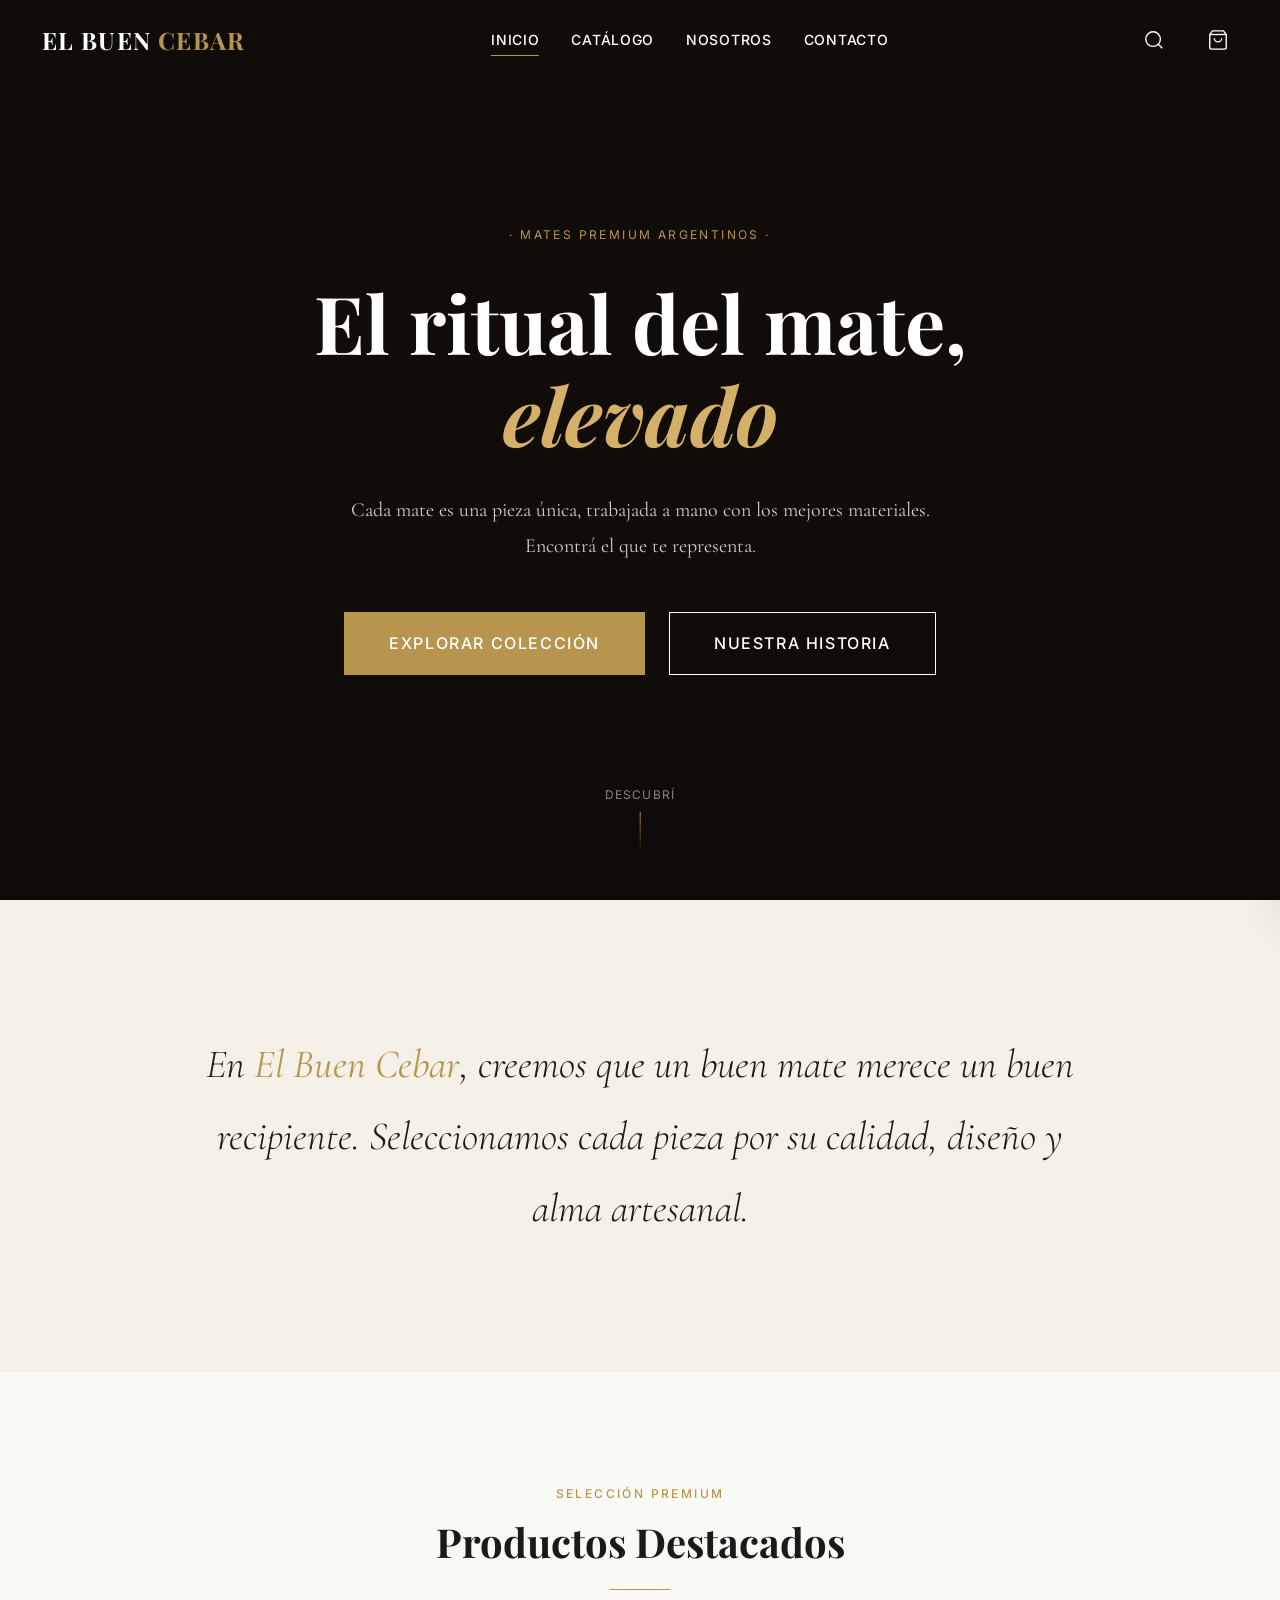
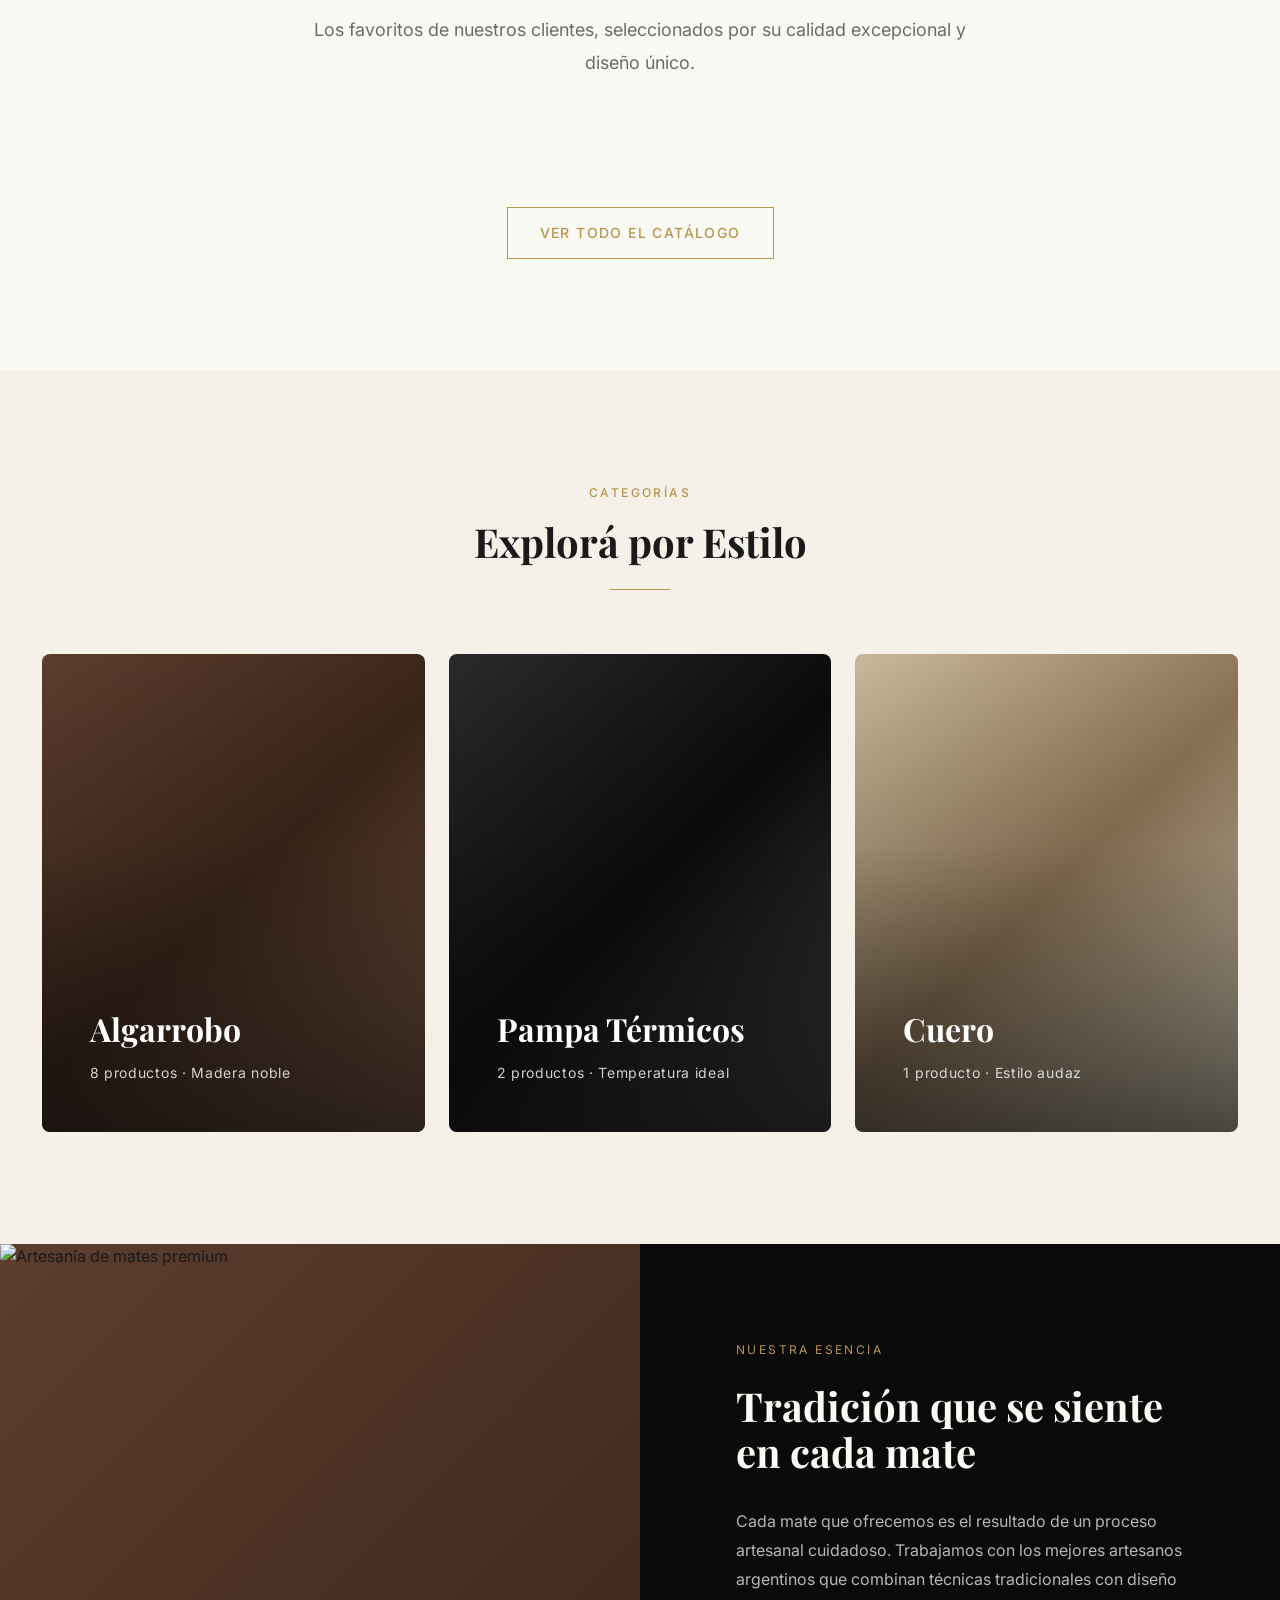
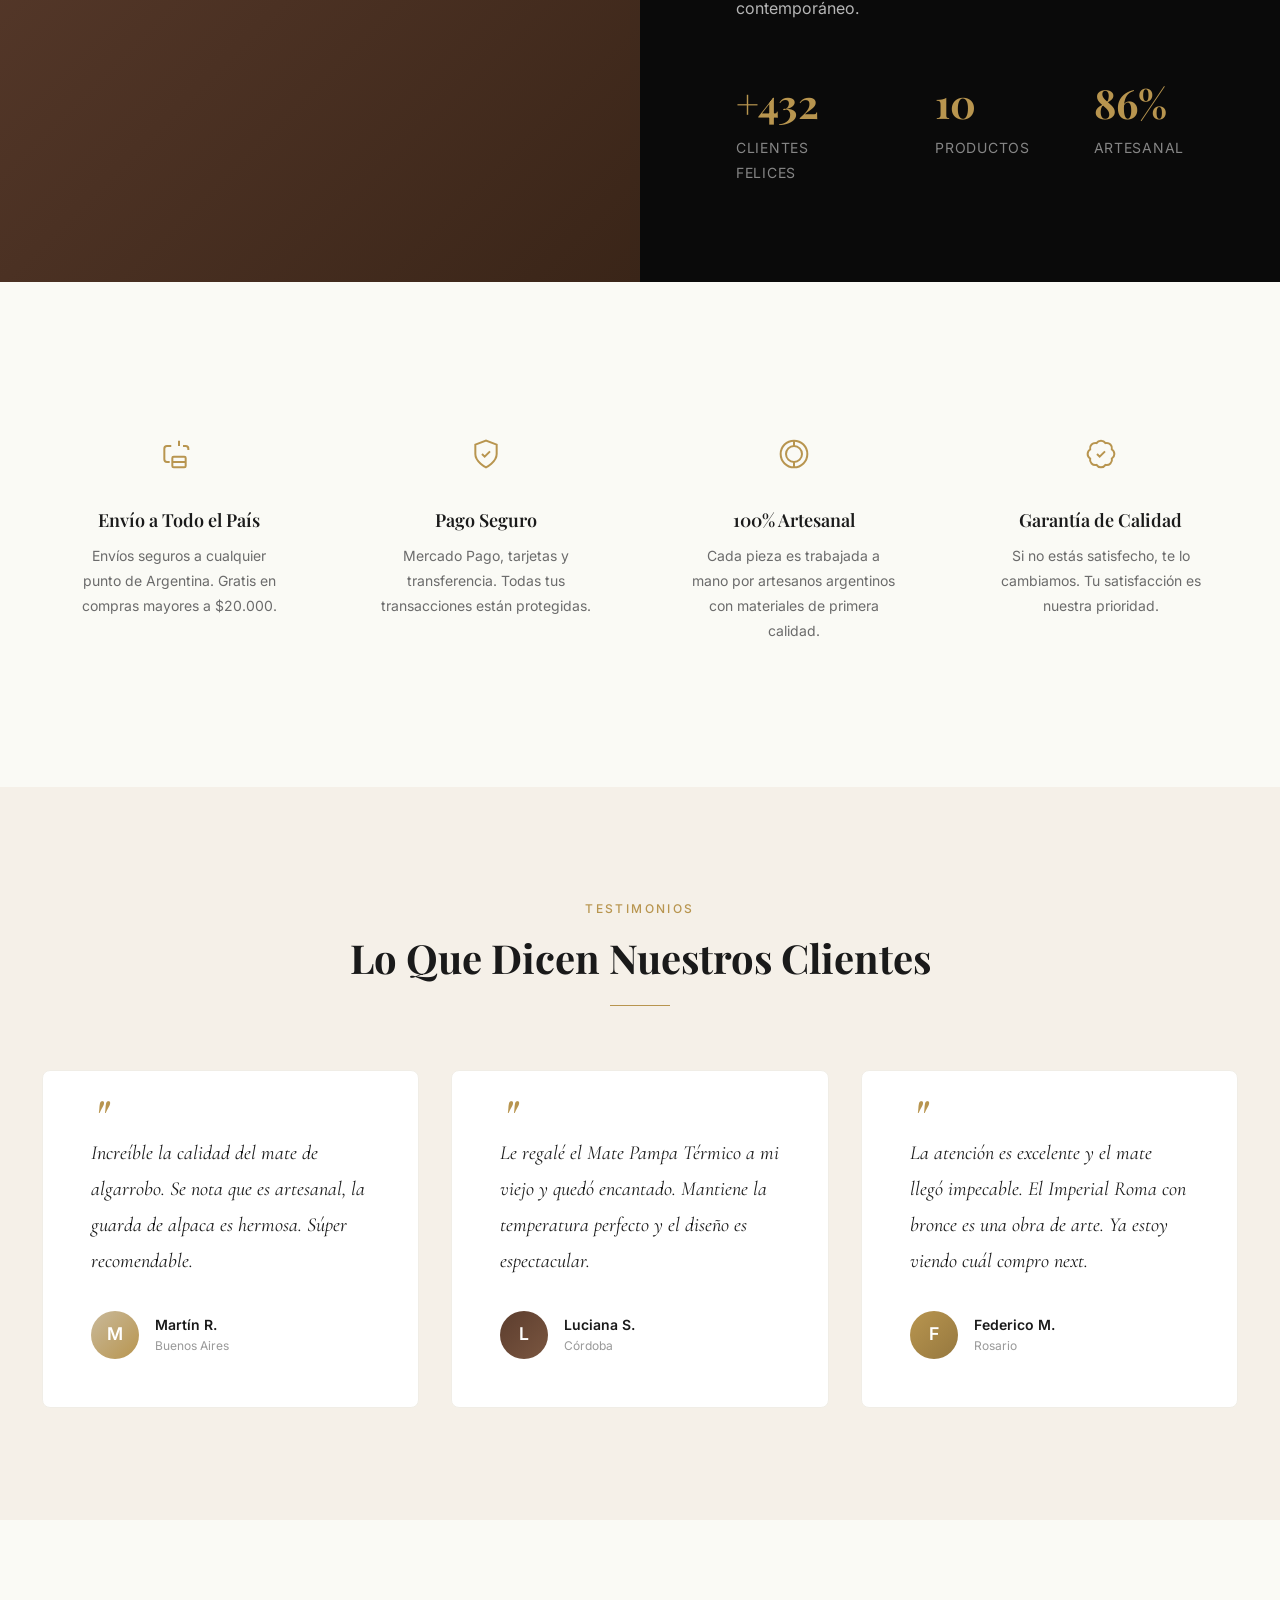
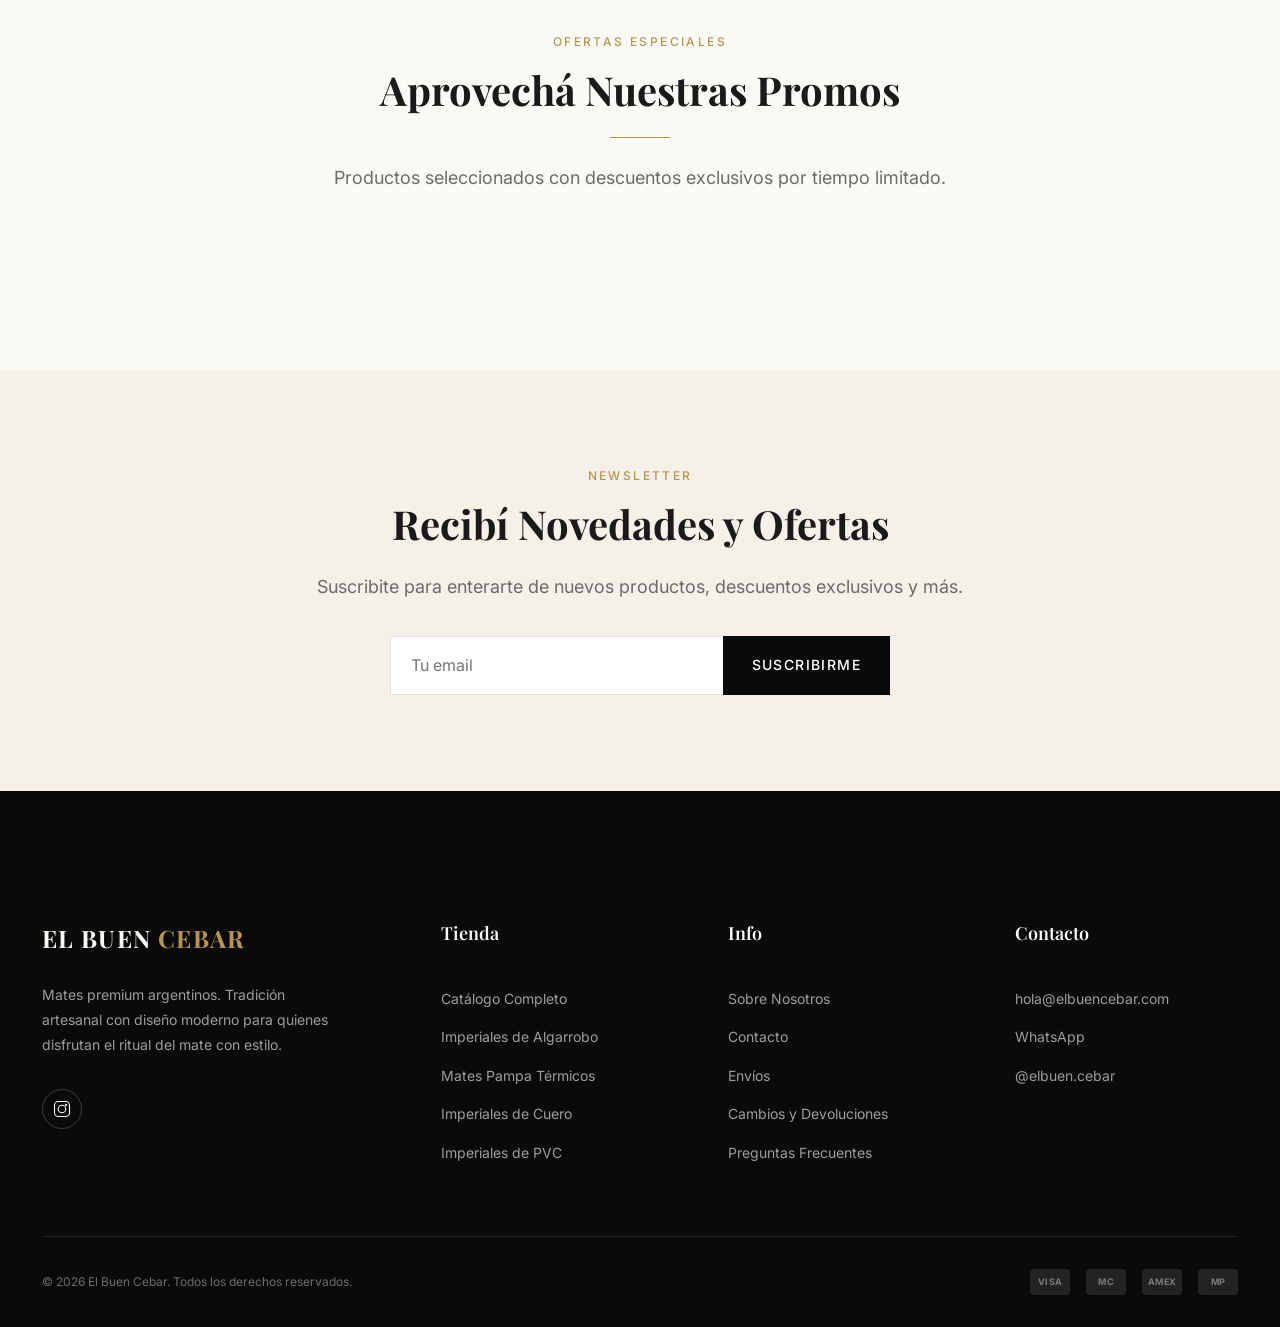
==== index.html @ 50b3458a "Primer commit" ====
﻿<!DOCTYPE html>
<html lang="es-AR">
<head>
  <meta charset="UTF-8">
  <meta name="viewport" content="width=device-width, initial-scale=1.0">
  <title>El Buen Cebar | Mates Premium Argentinos – Tienda Online</title>
  <meta name="description" content="Mates premium artesanales argentinos. Imperiales de algarrobo, PVC, cuero y más. Envío a todo el país. La mejor selección de mates para quienes disfrutan el ritual.">
  <meta name="keywords" content="mate, mates premium, mate artesanal, mate argentino, mate de algarrobo, bombilla, elbuencebar">
  <meta name="author" content="El Buen Cebar">
  <meta property="og:title" content="El Buen Cebar | Mates Premium Argentinos">
  <meta property="og:description" content="Mates premium artesanales argentinos. La mejor selección para quienes disfrutan el ritual del mate con estilo.">
  <meta property="og:type" content="website">
  <meta property="og:url" content="https://elbuencebar.com">
  <link rel="canonical" href="https://elbuencebar.com">

  <!-- Google Fonts -->
  <link rel="preconnect" href="https://fonts.googleapis.com">
  <link rel="preconnect" href="https://fonts.gstatic.com" crossorigin>
  <link href="https://fonts.googleapis.com/css2?family=Cormorant+Garamond:ital,wght@0,300;0,400;0,500;1,300;1,400&family=Inter:wght@300;400;500;600;700&family=Playfair+Display:ital,wght@0,400;0,500;0,600;0,700;1,400;1,500&display=swap" rel="stylesheet">

  <!-- CSS -->
  <link rel="stylesheet" href="css/variables.css">
  <link rel="stylesheet" href="css/reset.css">
  <link rel="stylesheet" href="css/layout.css">
  <link rel="stylesheet" href="css/components.css">
  <link rel="stylesheet" href="css/animations.css">
  <link rel="stylesheet" href="css/pages/home.css">
</head>
<body>

  <!-- ═══════════════════════════════════════════
       NAVIGATION
       ═══════════════════════════════════════════ -->
  <nav class="nav nav--transparent" data-transparent="true">
    <div class="nav__inner">
      <a href="index.html" class="nav__logo">El Buen <span>Cebar</span></a>
      <ul class="nav__links">
        <li><a href="index.html" class="nav__link active">Inicio</a></li>
        <li><a href="catalogo.html" class="nav__link">Catálogo</a></li>
        <li><a href="nosotros.html" class="nav__link">Nosotros</a></li>
        <li><a href="contacto.html" class="nav__link">Contacto</a></li>
      </ul>
      <div class="nav__actions">
        <button class="nav__action-btn" data-search-toggle aria-label="Buscar">
          <svg viewBox="0 0 24 24"><circle cx="11" cy="11" r="8"/><path d="m21 21-4.3-4.3"/></svg>
        </button>
        <button class="nav__action-btn" data-cart-toggle aria-label="Carrito">
          <svg viewBox="0 0 24 24"><path d="M6 2 3 6v14a2 2 0 0 0 2 2h14a2 2 0 0 0 2-2V6l-3-4Z"/><path d="M3 6h18"/><path d="M16 10a4 4 0 0 1-8 0"/></svg>
          <span class="nav__cart-count" style="display:none">0</span>
        </button>
      </div>
      <button class="nav__hamburger" aria-label="Menú">
        <span></span><span></span><span></span>
      </button>
    </div>
  </nav>

  <!-- Mobile Menu -->
  <div class="nav__mobile-menu">
    <a href="index.html" class="nav__link active">Inicio</a>
    <a href="catalogo.html" class="nav__link">Catálogo</a>
    <a href="nosotros.html" class="nav__link">Nosotros</a>
    <a href="contacto.html" class="nav__link">Contacto</a>
  </div>


  <!-- ═══════════════════════════════════════════
       HERO SECTION
       ═══════════════════════════════════════════ -->
  <section class="hero" id="hero">
    <div class="hero__bg" style="background-image: url('assets/images/hero/hero-bg.png'); background-color: #1a1008;"></div>
    <div class="hero__overlay"></div>
    <div class="hero__content">
      <p class="hero__label">· Mates Premium Argentinos ·</p>
      <h1 class="hero__title">El ritual del mate,<br><em>elevado</em></h1>
      <p class="hero__subtitle">Cada mate es una pieza única, trabajada a mano con los mejores materiales.<br>Encontrá el que te representa.</p>
      <div class="hero__actions">
        <a href="catalogo.html" class="btn btn--primary btn--lg btn--shine">Explorar Colección</a>
        <a href="nosotros.html" class="btn btn--outline-light btn--lg">Nuestra Historia</a>
      </div>
    </div>
    <div class="hero__scroll-indicator">
      <span>Descubrí</span>
      <div class="hero__scroll-line"></div>
    </div>
  </section>


  <!-- ═══════════════════════════════════════════
       BRAND STATEMENT
       ═══════════════════════════════════════════ -->
  <section class="brand-statement reveal">
    <p class="brand-statement__text">
      En <span>El Buen Cebar</span>, creemos que un buen mate merece un buen recipiente. Seleccionamos cada pieza por su calidad, diseño y alma artesanal.
    </p>
  </section>


  <!-- ═══════════════════════════════════════════
       FEATURED PRODUCTS
       ═══════════════════════════════════════════ -->
  <section class="section" id="productos-destacados">
    <div class="container">
      <div class="section-header reveal">
        <span class="section-header__label">Selección Premium</span>
        <h2 class="section-header__title">Productos Destacados</h2>
        <div class="gold-line"></div>
        <p class="section-header__subtitle">Los favoritos de nuestros clientes, seleccionados por su calidad excepcional y diseño único.</p>
      </div>
      <div class="grid grid--4 reveal-stagger" id="featured-products-grid">
        <!-- Populated by JS -->
      </div>
      <div class="text-center mt-3xl reveal">
        <a href="catalogo.html" class="btn btn--outline-gold">Ver Todo el Catálogo</a>
      </div>
    </div>
  </section>


  <!-- ═══════════════════════════════════════════
       CATEGORIES
       ═══════════════════════════════════════════ -->
  <section class="section section--cream categories-section" id="categorias">
    <div class="container">
      <div class="section-header reveal">
        <span class="section-header__label">Categorías</span>
        <h2 class="section-header__title">Explorá por Estilo</h2>
        <div class="gold-line"></div>
      </div>
      <div class="grid grid--3 reveal-stagger">
        <a href="catalogo.html?cat=algarrobo" class="category-card" id="cat-algarrobo">
          <div class="category-card__image" style="background: linear-gradient(135deg, #5C3D2E 0%, #3a2518 50%, #7A5640 100%);"></div>
          <div class="category-card__overlay"></div>
          <div class="category-card__content">
            <h3 class="category-card__title">Algarrobo</h3>
            <p class="category-card__count">8 productos · Madera noble</p>
          </div>
        </a>
        <a href="catalogo.html?cat=pampa" class="category-card" id="cat-pampa">
          <div class="category-card__image" style="background: linear-gradient(135deg, #2a2a2a 0%, #0a0a0a 50%, #404040 100%);"></div>
          <div class="category-card__overlay"></div>
          <div class="category-card__content">
            <h3 class="category-card__title">Pampa Térmicos</h3>
            <p class="category-card__count">2 productos · Temperatura ideal</p>
          </div>
        </a>
        <a href="catalogo.html?cat=cuero" class="category-card" id="cat-cuero">
          <div class="category-card__image" style="background: linear-gradient(135deg, #C9B99A 0%, #8B7355 50%, #DDD3BC 100%);"></div>
          <div class="category-card__overlay"></div>
          <div class="category-card__content">
            <h3 class="category-card__title">Cuero</h3>
            <p class="category-card__count">1 producto · Estilo audaz</p>
          </div>
        </a>
      </div>
    </div>
  </section>


  <!-- ═══════════════════════════════════════════
       CRAFTSMANSHIP
       ═══════════════════════════════════════════ -->
  <section class="craftsmanship" id="artesania">
    <div class="craftsmanship__image reveal-left">
      <img src="assets/images/about/craftsmanship.png" alt="Artesanía de mates premium" loading="lazy"
           onerror="this.parentElement.style.background='linear-gradient(135deg, #5C3D2E, #3a2518)'">
    </div>
    <div class="craftsmanship__content reveal-right">
      <span class="craftsmanship__label">Nuestra Esencia</span>
      <h2 class="craftsmanship__title">Tradición que se siente en cada mate</h2>
      <p class="craftsmanship__text">
        Cada mate que ofrecemos es el resultado de un proceso artesanal cuidadoso. Trabajamos con los mejores artesanos argentinos que combinan técnicas tradicionales con diseño contemporáneo.
      </p>
      <div class="craftsmanship__stats">
        <div>
          <span class="craftsmanship__stat-number" data-counter="500" data-prefix="+">0</span>
          <span class="craftsmanship__stat-label">Clientes felices</span>
        </div>
        <div>
          <span class="craftsmanship__stat-number" data-counter="12">0</span>
          <span class="craftsmanship__stat-label">Productos</span>
        </div>
        <div>
          <span class="craftsmanship__stat-number" data-counter="100" data-suffix="%">0</span>
          <span class="craftsmanship__stat-label">Artesanal</span>
        </div>
      </div>
    </div>
  </section>


  <!-- ═══════════════════════════════════════════
       BENEFITS
       ═══════════════════════════════════════════ -->
  <section class="section">
    <div class="container">
      <div class="grid grid--4 reveal-stagger">
        <div class="benefit">
          <div class="benefit__icon">
            <svg viewBox="0 0 24 24"><path d="M5 18H3a2 2 0 0 1-2-2V8a2 2 0 0 1 2-2h3.19M15 6h2a2 2 0 0 1 2 2v1M9 18h6"/><path d="M12 2v4"/><rect x="7" y="14" width="10" height="8" rx="1"/><path d="M7 18h10"/></svg>
          </div>
          <h3 class="benefit__title">Envío a Todo el País</h3>
          <p class="benefit__text">Envíos seguros a cualquier punto de Argentina. Gratis en compras mayores a $20.000.</p>
        </div>
        <div class="benefit">
          <div class="benefit__icon">
            <svg viewBox="0 0 24 24"><path d="M12 22s8-4 8-10V5l-8-3-8 3v7c0 6 8 10 8 10Z"/><path d="m9 12 2 2 4-4"/></svg>
          </div>
          <h3 class="benefit__title">Pago Seguro</h3>
          <p class="benefit__text">Mercado Pago, tarjetas y transferencia. Todas tus transacciones están protegidas.</p>
        </div>
        <div class="benefit">
          <div class="benefit__icon">
            <svg viewBox="0 0 24 24"><path d="M6 12a6 6 0 0 1 12 0"/><path d="M6 12a6 6 0 0 0 12 0"/><circle cx="12" cy="12" r="10"/><path d="M12 2v4M12 18v4"/></svg>
          </div>
          <h3 class="benefit__title">100% Artesanal</h3>
          <p class="benefit__text">Cada pieza es trabajada a mano por artesanos argentinos con materiales de primera calidad.</p>
        </div>
        <div class="benefit">
          <div class="benefit__icon">
            <svg viewBox="0 0 24 24"><path d="M3.85 8.62a4 4 0 0 1 4.78-4.77 4 4 0 0 1 6.74 0 4 4 0 0 1 4.78 4.77 4 4 0 0 1 0 6.76 4 4 0 0 1-4.78 4.77 4 4 0 0 1-6.74 0 4 4 0 0 1-4.78-4.77 4 4 0 0 1 0-6.76Z"/><path d="m9 12 2 2 4-4"/></svg>
          </div>
          <h3 class="benefit__title">Garantía de Calidad</h3>
          <p class="benefit__text">Si no estás satisfecho, te lo cambiamos. Tu satisfacción es nuestra prioridad.</p>
        </div>
      </div>
    </div>
  </section>


  <!-- ═══════════════════════════════════════════
       TESTIMONIALS
       ═══════════════════════════════════════════ -->
  <section class="section section--cream testimonials-section" id="testimonios">
    <div class="container">
      <div class="section-header reveal">
        <span class="section-header__label">Testimonios</span>
        <h2 class="section-header__title">Lo Que Dicen Nuestros Clientes</h2>
        <div class="gold-line"></div>
      </div>
      <div class="grid grid--3 reveal-stagger">
        <div class="testimonial-card">
          <p class="testimonial-card__quote">
            Increíble la calidad del mate de algarrobo. Se nota que es artesanal, la guarda de alpaca es hermosa. Súper recomendable.
          </p>
          <div class="testimonial-card__author">
            <div class="testimonial-card__avatar" style="background: linear-gradient(135deg, #C9B99A, #B8954F); display:flex; align-items:center; justify-content:center; color:white; font-weight:600; font-size:1.1rem;">M</div>
            <div>
              <p class="testimonial-card__name">Martín R.</p>
              <p class="testimonial-card__location">Buenos Aires</p>
            </div>
          </div>
        </div>
        <div class="testimonial-card">
          <p class="testimonial-card__quote">
            Le regalé el Mate Pampa Térmico a mi viejo y quedó encantado. Mantiene la temperatura perfecto y el diseño es espectacular.
          </p>
          <div class="testimonial-card__author">
            <div class="testimonial-card__avatar" style="background: linear-gradient(135deg, #5C3D2E, #7A5640); display:flex; align-items:center; justify-content:center; color:white; font-weight:600; font-size:1.1rem;">L</div>
            <div>
              <p class="testimonial-card__name">Luciana S.</p>
              <p class="testimonial-card__location">Córdoba</p>
            </div>
          </div>
        </div>
        <div class="testimonial-card">
          <p class="testimonial-card__quote">
            La atención es excelente y el mate llegó impecable. El Imperial Roma con bronce es una obra de arte. Ya estoy viendo cuál compro next.
          </p>
          <div class="testimonial-card__author">
            <div class="testimonial-card__avatar" style="background: linear-gradient(135deg, #B8954F, #96783F); display:flex; align-items:center; justify-content:center; color:white; font-weight:600; font-size:1.1rem;">F</div>
            <div>
              <p class="testimonial-card__name">Federico M.</p>
              <p class="testimonial-card__location">Rosario</p>
            </div>
          </div>
        </div>
      </div>
    </div>
  </section>


  <!-- ═══════════════════════════════════════════
       ON SALE / SPECIAL OFFERS
       ═══════════════════════════════════════════ -->
  <section class="section" id="ofertas">
    <div class="container">
      <div class="section-header reveal">
        <span class="section-header__label">Ofertas Especiales</span>
        <h2 class="section-header__title">Aprovechá Nuestras Promos</h2>
        <div class="gold-line"></div>
        <p class="section-header__subtitle">Productos seleccionados con descuentos exclusivos por tiempo limitado.</p>
      </div>
      <div class="grid grid--4 reveal-stagger" id="sale-products-grid">
        <!-- Populated by JS -->
      </div>
    </div>
  </section>


  <!-- ═══════════════════════════════════════════
       NEWSLETTER
       ═══════════════════════════════════════════ -->
  <section class="newsletter reveal">
    <div class="container">
      <div class="section-header" style="margin-bottom: var(--space-md);">
        <span class="section-header__label">Newsletter</span>
        <h2 class="section-header__title">Recibí Novedades y Ofertas</h2>
        <p class="section-header__subtitle">Suscribite para enterarte de nuevos productos, descuentos exclusivos y más.</p>
      </div>
      <form class="newsletter__form" onsubmit="event.preventDefault(); this.innerHTML='<p style=\'padding:16px; color: var(--color-gold); font-weight:600;\'>¡Gracias por suscribirte! 🧉</p>';">
        <input type="email" class="newsletter__input" placeholder="Tu email" required aria-label="Email para newsletter">
        <button type="submit" class="newsletter__btn">Suscribirme</button>
      </form>
    </div>
  </section>


  <!-- ═══════════════════════════════════════════
       FOOTER
       ═══════════════════════════════════════════ -->
  <footer class="footer">
    <div class="container">
      <div class="footer__grid">
        <div class="footer__col">
          <a href="index.html" class="nav__logo" style="font-size:1.5rem">El Buen <span>Cebar</span></a>
          <p class="footer__brand-description">Mates premium argentinos. Tradición artesanal con diseño moderno para quienes disfrutan el ritual del mate con estilo.</p>
          <div class="footer__social">
            <a href="https://instagram.com/elbuen.cebar" target="_blank" rel="noopener" class="footer__social-link" aria-label="Instagram">
              <svg viewBox="0 0 24 24"><rect x="2" y="2" width="20" height="20" rx="5" fill="none" stroke="currentColor" stroke-width="1.5"/><circle cx="12" cy="12" r="5" fill="none" stroke="currentColor" stroke-width="1.5"/><circle cx="17.5" cy="6.5" r="1.5" fill="currentColor"/></svg>
            </a>
          </div>
        </div>
        <div class="footer__col">
          <h4 class="footer__col-title">Tienda</h4>
          <a href="catalogo.html" class="footer__link">Catálogo Completo</a>
          <a href="catalogo.html?cat=algarrobo" class="footer__link">Imperiales de Algarrobo</a>
          <a href="catalogo.html?cat=pampa" class="footer__link">Mates Pampa Térmicos</a>
          <a href="catalogo.html?cat=cuero" class="footer__link">Imperiales de Cuero</a>
          <a href="catalogo.html?cat=pvc" class="footer__link">Imperiales de PVC</a>
        </div>
        <div class="footer__col">
          <h4 class="footer__col-title">Info</h4>
          <a href="nosotros.html" class="footer__link">Sobre Nosotros</a>
          <a href="contacto.html" class="footer__link">Contacto</a>
          <a href="#" class="footer__link">Envíos</a>
          <a href="#" class="footer__link">Cambios y Devoluciones</a>
          <a href="#" class="footer__link">Preguntas Frecuentes</a>
        </div>
        <div class="footer__col">
          <h4 class="footer__col-title">Contacto</h4>
          <a href="mailto:hola@elbuencebar.com" class="footer__link">hola@elbuencebar.com</a>
          <a href="https://wa.me/5491100000000" class="footer__link">WhatsApp</a>
          <a href="https://instagram.com/elbuen.cebar" class="footer__link" target="_blank" rel="noopener">@elbuen.cebar</a>
        </div>
      </div>
      <div class="footer__bottom">
        <p>&copy; 2026 El Buen Cebar. Todos los derechos reservados.</p>
        <div class="footer__payment-icons">
          <span class="footer__payment-icon">VISA</span>
          <span class="footer__payment-icon">MC</span>
          <span class="footer__payment-icon">AMEX</span>
          <span class="footer__payment-icon">MP</span>
        </div>
      </div>
    </div>
  </footer>


  <!-- ═══════════════════════════════════════════
       SEARCH MODAL
       ═══════════════════════════════════════════ -->
  <div class="search-modal">
    <button class="search-modal__close" aria-label="Cerrar búsqueda">✕</button>
    <input type="text" class="search-modal__input" placeholder="Buscar productos..." aria-label="Buscar">
    <div class="search-modal__results"></div>
  </div>


  <!-- ═══════════════════════════════════════════
       CART SIDEBAR
       ═══════════════════════════════════════════ -->
  <div class="cart-overlay"></div>
  <div class="cart-sidebar">
    <div class="cart-sidebar__header">
      <h3 class="cart-sidebar__title">Tu Carrito</h3>
      <button class="cart-sidebar__close" onclick="Cart.toggleSidebar()" aria-label="Cerrar carrito">✕</button>
    </div>
    <div class="cart-sidebar__items"></div>
    <div class="cart-sidebar__footer">
      <div class="cart-sidebar__total">
        <span>Total</span>
        <span class="cart-sidebar__total-price">$ 0</span>
      </div>
      <a href="carrito.html" class="btn btn--primary btn--full">Ver Carrito</a>
      <a href="checkout.html" class="btn btn--outline btn--full" style="margin-top: var(--space-sm);">Finalizar Compra</a>
    </div>
  </div>


  <!-- ═══════════════════════════════════════════
       WHATSAPP FLOAT
       ═══════════════════════════════════════════ -->
  <a href="https://wa.me/5491100000000?text=Hola!%20Me%20interesa%20un%20mate%20premium" target="_blank" rel="noopener" class="whatsapp-float" aria-label="Contactar por WhatsApp">
    <svg viewBox="0 0 24 24"><path d="M17.472 14.382c-.297-.149-1.758-.867-2.03-.967-.273-.099-.471-.148-.67.15-.197.297-.767.966-.94 1.164-.173.199-.347.223-.644.075-.297-.15-1.255-.463-2.39-1.475-.883-.788-1.48-1.761-1.653-2.059-.173-.297-.018-.458.13-.606.134-.133.298-.347.446-.52.149-.174.198-.298.298-.497.099-.198.05-.371-.025-.52-.075-.149-.669-1.612-.916-2.207-.242-.579-.487-.5-.669-.51-.173-.008-.371-.01-.57-.01-.198 0-.52.074-.792.372-.272.297-1.04 1.016-1.04 2.479 0 1.462 1.065 2.875 1.213 3.074.149.198 2.096 3.2 5.077 4.487.709.306 1.262.489 1.694.625.712.227 1.36.195 1.871.118.571-.085 1.758-.719 2.006-1.413.248-.694.248-1.289.173-1.413-.074-.124-.272-.198-.57-.347m-5.421 7.403h-.004a9.87 9.87 0 01-5.031-1.378l-.361-.214-3.741.982.998-3.648-.235-.374a9.86 9.86 0 01-1.51-5.26c.001-5.45 4.436-9.884 9.888-9.884 2.64 0 5.122 1.03 6.988 2.898a9.825 9.825 0 012.893 6.994c-.003 5.45-4.437 9.884-9.885 9.884m8.413-18.297A11.815 11.815 0 0012.05 0C5.495 0 .16 5.335.157 11.892c0 2.096.547 4.142 1.588 5.945L.057 24l6.305-1.654a11.882 11.882 0 005.683 1.448h.005c6.554 0 11.89-5.335 11.893-11.893a11.821 11.821 0 00-3.48-8.413z"/></svg>
  </a>


  <!-- ═══════════════════════════════════════════
       SCRIPTS
       ═══════════════════════════════════════════ -->
  <script src="js/products.js"></script>
  <script src="js/cart.js"></script>
  <script src="js/animations.js"></script>
  <script src="js/ui.js"></script>
  <script src="js/app.js"></script>

  <script>
    // Populate featured products
    document.addEventListener('DOMContentLoaded', () => {
      const featuredGrid = document.getElementById('featured-products-grid');
      if (featuredGrid && typeof getFeaturedProducts === 'function') {
        const featured = getFeaturedProducts();
        featuredGrid.innerHTML = featured.map(p => createProductCard(p)).join('');
      }

      // Populate sale products
      const saleGrid = document.getElementById('sale-products-grid');
      if (saleGrid && typeof getProductsOnSale === 'function') {
        const onSale = getProductsOnSale().slice(0, 4);
        saleGrid.innerHTML = onSale.map(p => createProductCard(p)).join('');
      }
    });
  </script>

</body>
</html>
---- css/variables.css ----
/* ============================================
   CEBATE UNO — Design Tokens
   Premium Mate Store
   ============================================ */

:root {
  /* ── Colors ── */
  --color-primary:        #0A0A0A;
  --color-primary-rgb:    10, 10, 10;
  --color-bg:             #FAFAF5;
  --color-bg-rgb:         250, 250, 245;
  --color-white:          #FFFFFF;
  --color-beige:          #C9B99A;
  --color-beige-light:    #DDD3BC;
  --color-gold:           #B8954F;
  --color-gold-light:     #D4B068;
  --color-gold-dark:      #96783F;
  --color-wood:           #5C3D2E;
  --color-wood-light:     #7A5640;
  --color-text:           #1A1A1A;
  --color-text-secondary: #6B6B6B;
  --color-text-muted:     #999999;
  --color-surface:        #F5F0E8;
  --color-surface-dark:   #EDE6D8;
  --color-border:         #E5E0D5;
  --color-border-light:   #F0EDE6;
  --color-success:        #2D6A4F;
  --color-error:          #9B2226;
  --color-overlay:        rgba(10, 10, 10, 0.6);

  /* ── Typography ── */
  --font-display:  'Playfair Display', 'Georgia', serif;
  --font-body:     'Inter', 'Helvetica Neue', sans-serif;
  --font-accent:   'Cormorant Garamond', 'Georgia', serif;

  /* Font Sizes — Fluid Typography */
  --text-xs:    clamp(0.7rem, 0.65rem + 0.25vw, 0.75rem);
  --text-sm:    clamp(0.8rem, 0.75rem + 0.25vw, 0.875rem);
  --text-base:  clamp(0.9rem, 0.85rem + 0.25vw, 1rem);
  --text-lg:    clamp(1rem, 0.95rem + 0.3vw, 1.125rem);
  --text-xl:    clamp(1.1rem, 1rem + 0.5vw, 1.25rem);
  --text-2xl:   clamp(1.25rem, 1.1rem + 0.75vw, 1.5rem);
  --text-3xl:   clamp(1.5rem, 1.2rem + 1.5vw, 2rem);
  --text-4xl:   clamp(1.8rem, 1.4rem + 2vw, 2.5rem);
  --text-5xl:   clamp(2.2rem, 1.5rem + 3.5vw, 3.5rem);
  --text-6xl:   clamp(2.8rem, 1.8rem + 5vw, 5rem);

  /* Font Weights */
  --weight-light:    300;
  --weight-regular:  400;
  --weight-medium:   500;
  --weight-semibold: 600;
  --weight-bold:     700;

  /* Line Heights */
  --leading-tight:   1.15;
  --leading-snug:    1.3;
  --leading-normal:  1.6;
  --leading-relaxed: 1.8;

  /* Letter Spacing */
  --tracking-tight:    -0.02em;
  --tracking-normal:   0;
  --tracking-wide:     0.05em;
  --tracking-wider:    0.1em;
  --tracking-widest:   0.2em;

  /* ── Spacing ── */
  --space-2xs:  0.25rem;   /* 4px */
  --space-xs:   0.5rem;    /* 8px */
  --space-sm:   0.75rem;   /* 12px */
  --space-md:   1rem;      /* 16px */
  --space-lg:   1.5rem;    /* 24px */
  --space-xl:   2rem;      /* 32px */
  --space-2xl:  3rem;      /* 48px */
  --space-3xl:  4rem;      /* 64px */
  --space-4xl:  6rem;      /* 96px */
  --space-5xl:  8rem;      /* 128px */
  --space-6xl:  10rem;     /* 160px */

  /* Section Spacing — Generous breathing room */
  --section-padding: clamp(4rem, 3rem + 5vw, 8rem);

  /* ── Layout ── */
  --container-max:     1400px;
  --container-narrow:  900px;
  --container-wide:    1600px;
  --container-padding: clamp(1.25rem, 1rem + 2vw, 3rem);
  --nav-height:        80px;

  /* ── Borders ── */
  --radius-sm:   4px;
  --radius-md:   8px;
  --radius-lg:   12px;
  --radius-xl:   16px;
  --radius-2xl:  24px;
  --radius-full: 9999px;

  /* ── Shadows ── */
  --shadow-xs:   0 1px 2px rgba(0, 0, 0, 0.04);
  --shadow-sm:   0 1px 3px rgba(0, 0, 0, 0.06), 0 1px 2px rgba(0, 0, 0, 0.04);
  --shadow-md:   0 4px 6px -1px rgba(0, 0, 0, 0.07), 0 2px 4px -2px rgba(0, 0, 0, 0.05);
  --shadow-lg:   0 10px 15px -3px rgba(0, 0, 0, 0.08), 0 4px 6px -4px rgba(0, 0, 0, 0.05);
  --shadow-xl:   0 20px 25px -5px rgba(0, 0, 0, 0.1), 0 8px 10px -6px rgba(0, 0, 0, 0.06);
  --shadow-2xl:  0 25px 50px -12px rgba(0, 0, 0, 0.2);
  --shadow-gold: 0 4px 15px rgba(184, 149, 79, 0.3);
  --shadow-card: 0 2px 8px rgba(0, 0, 0, 0.04), 0 8px 24px rgba(0, 0, 0, 0.06);
  --shadow-card-hover: 0 4px 12px rgba(0, 0, 0, 0.06), 0 16px 40px rgba(0, 0, 0, 0.1);

  /* ── Transitions ── */
  --ease-out:      cubic-bezier(0.16, 1, 0.3, 1);
  --ease-in-out:   cubic-bezier(0.65, 0, 0.35, 1);
  --ease-spring:   cubic-bezier(0.34, 1.56, 0.64, 1);
  --ease-smooth:   cubic-bezier(0.4, 0, 0.2, 1);
  --duration-fast:  150ms;
  --duration-base:  300ms;
  --duration-slow:  500ms;
  --duration-slower: 700ms;
  --transition-fast:  150ms var(--ease-out);
  --transition-base:  300ms var(--ease-out);
  --transition-slow:  500ms var(--ease-out);

  /* ── Z-Index ── */
  --z-base:     1;
  --z-dropdown: 100;
  --z-sticky:   200;
  --z-overlay:  300;
  --z-modal:    400;
  --z-toast:    500;
  --z-max:      9999;
}

/* ── Dark surface overrides (for dark sections) ── */
.theme-dark {
  --color-text:           #FAFAF5;
  --color-text-secondary: #B0B0B0;
  --color-border:         rgba(255, 255, 255, 0.1);
}
---- css/layout.css ----
/* ============================================
   CEBATE UNO — Layout System
   Container, grid, flex utilities
   ============================================ */

/* ── Container ── */
.container {
  width: 100%;
  max-width: var(--container-max);
  margin-inline: auto;
  padding-inline: var(--container-padding);
}

.container--narrow {
  max-width: var(--container-narrow);
}

.container--wide {
  max-width: var(--container-wide);
}

/* ── Section ── */
.section {
  padding-block: var(--section-padding);
}

.section--sm {
  padding-block: var(--space-3xl);
}

.section--dark {
  background-color: var(--color-primary);
  color: var(--color-bg);
}

.section--cream {
  background-color: var(--color-surface);
}

.section--beige {
  background-color: var(--color-surface-dark);
}

/* ── Grid System ── */
.grid {
  display: grid;
  gap: var(--space-xl);
}

.grid--2 {
  grid-template-columns: repeat(2, 1fr);
}

.grid--3 {
  grid-template-columns: repeat(3, 1fr);
}

.grid--4 {
  grid-template-columns: repeat(4, 1fr);
}

.grid--auto-fit {
  grid-template-columns: repeat(auto-fit, minmax(280px, 1fr));
}

.grid--auto-fill {
  grid-template-columns: repeat(auto-fill, minmax(280px, 1fr));
}

/* Asymmetric grids */
.grid--60-40 {
  grid-template-columns: 1.5fr 1fr;
}

.grid--40-60 {
  grid-template-columns: 1fr 1.5fr;
}

.grid--70-30 {
  grid-template-columns: 2.3fr 1fr;
}

/* ── Flex Utilities ── */
.flex {
  display: flex;
}

.flex--center {
  display: flex;
  align-items: center;
  justify-content: center;
}

.flex--between {
  display: flex;
  align-items: center;
  justify-content: space-between;
}

.flex--column {
  display: flex;
  flex-direction: column;
}

.flex--wrap {
  flex-wrap: wrap;
}

.flex--gap-sm {
  gap: var(--space-sm);
}

.flex--gap-md {
  gap: var(--space-md);
}

.flex--gap-lg {
  gap: var(--space-lg);
}

.flex--gap-xl {
  gap: var(--space-xl);
}

/* ── Alignment ── */
.text-center { text-align: center; }
.text-left   { text-align: left; }
.text-right  { text-align: right; }

.mx-auto { margin-inline: auto; }

.items-center   { align-items: center; }
.items-start    { align-items: flex-start; }
.items-end      { align-items: flex-end; }
.justify-center { justify-content: center; }
.justify-between { justify-content: space-between; }

/* ── Spacing Utilities ── */
.mt-xs  { margin-top: var(--space-xs); }
.mt-sm  { margin-top: var(--space-sm); }
.mt-md  { margin-top: var(--space-md); }
.mt-lg  { margin-top: var(--space-lg); }
.mt-xl  { margin-top: var(--space-xl); }
.mt-2xl { margin-top: var(--space-2xl); }
.mt-3xl { margin-top: var(--space-3xl); }

.mb-xs  { margin-bottom: var(--space-xs); }
.mb-sm  { margin-bottom: var(--space-sm); }
.mb-md  { margin-bottom: var(--space-md); }
.mb-lg  { margin-bottom: var(--space-lg); }
.mb-xl  { margin-bottom: var(--space-xl); }
.mb-2xl { margin-bottom: var(--space-2xl); }

/* ── Visibility ── */
.sr-only {
  position: absolute;
  width: 1px;
  height: 1px;
  padding: 0;
  margin: -1px;
  overflow: hidden;
  clip: rect(0, 0, 0, 0);
  white-space: nowrap;
  border-width: 0;
}

.hidden { display: none !important; }

/* ── Responsive ── */
@media (max-width: 1024px) {
  .grid--4 {
    grid-template-columns: repeat(2, 1fr);
  }
  .grid--3 {
    grid-template-columns: repeat(2, 1fr);
  }
  .grid--60-40,
  .grid--40-60,
  .grid--70-30 {
    grid-template-columns: 1fr;
  }
}

@media (max-width: 768px) {
  .grid--2,
  .grid--3,
  .grid--4 {
    grid-template-columns: 1fr;
  }
  .grid--auto-fit,
  .grid--auto-fill {
    grid-template-columns: 1fr;
  }
  
  .hide-mobile { display: none !important; }
}

@media (min-width: 769px) {
  .hide-desktop { display: none !important; }
}
---- css/components.css ----
/* ============================================
   CEBATE UNO — Components
   Reusable UI components
   ============================================ */

/* ── NAVIGATION ── */
.nav {
  position: fixed;
  top: 0;
  left: 0;
  right: 0;
  z-index: var(--z-sticky);
  height: var(--nav-height);
  display: flex;
  align-items: center;
  padding-inline: var(--container-padding);
  transition: background-color var(--transition-base),
              box-shadow var(--transition-base),
              backdrop-filter var(--transition-base);
}

.nav--transparent {
  background-color: transparent;
  color: var(--color-white);
}

.nav--scrolled {
  background-color: rgba(250, 250, 245, 0.95);
  backdrop-filter: blur(20px);
  -webkit-backdrop-filter: blur(20px);
  box-shadow: 0 1px 0 var(--color-border);
  color: var(--color-text);
}

.nav__inner {
  display: flex;
  align-items: center;
  justify-content: space-between;
  width: 100%;
  max-width: var(--container-max);
  margin-inline: auto;
}

.nav__logo {
  font-family: var(--font-display);
  font-size: var(--text-2xl);
  font-weight: var(--weight-bold);
  letter-spacing: var(--tracking-wide);
  text-transform: uppercase;
  flex-shrink: 0;
}

.nav__logo span {
  color: var(--color-gold);
}

.nav__links {
  display: flex;
  align-items: center;
  gap: var(--space-xl);
}

.nav__link {
  font-size: var(--text-sm);
  font-weight: var(--weight-medium);
  letter-spacing: var(--tracking-wide);
  text-transform: uppercase;
  position: relative;
  padding-block: var(--space-xs);
}

.nav__link::after {
  content: '';
  position: absolute;
  bottom: 0;
  left: 0;
  width: 0;
  height: 1px;
  background: var(--color-gold);
  transition: width var(--transition-base);
}

.nav__link:hover::after,
.nav__link.active::after {
  width: 100%;
}

.nav__actions {
  display: flex;
  align-items: center;
  gap: var(--space-lg);
}

.nav__action-btn {
  position: relative;
  display: flex;
  align-items: center;
  justify-content: center;
  width: 40px;
  height: 40px;
  transition: color var(--transition-fast);
}

.nav__action-btn:hover {
  color: var(--color-gold);
}

.nav__action-btn svg {
  width: 22px;
  height: 22px;
  stroke: currentColor;
  fill: none;
  stroke-width: 1.5;
}

.nav__cart-count {
  position: absolute;
  top: 2px;
  right: 2px;
  width: 18px;
  height: 18px;
  background: var(--color-gold);
  color: var(--color-white);
  font-size: 10px;
  font-weight: var(--weight-bold);
  border-radius: 50%;
  display: flex;
  align-items: center;
  justify-content: center;
  line-height: 1;
}

/* Mobile menu toggle */
.nav__hamburger {
  display: none;
  flex-direction: column;
  gap: 5px;
  width: 28px;
  cursor: pointer;
}

.nav__hamburger span {
  display: block;
  width: 100%;
  height: 1.5px;
  background: currentColor;
  transition: transform var(--transition-base), opacity var(--transition-base);
}

.nav__hamburger.active span:nth-child(1) {
  transform: translateY(6.5px) rotate(45deg);
}

.nav__hamburger.active span:nth-child(2) {
  opacity: 0;
}

.nav__hamburger.active span:nth-child(3) {
  transform: translateY(-6.5px) rotate(-45deg);
}

/* Mobile menu */
.nav__mobile-menu {
  display: none;
  position: fixed;
  top: var(--nav-height);
  left: 0;
  right: 0;
  bottom: 0;
  background: var(--color-bg);
  padding: var(--space-3xl) var(--container-padding);
  z-index: var(--z-overlay);
  opacity: 0;
  transform: translateY(-10px);
  transition: opacity var(--transition-base), transform var(--transition-base);
}

.nav__mobile-menu.active {
  display: flex;
  flex-direction: column;
  opacity: 1;
  transform: translateY(0);
}

.nav__mobile-menu .nav__link {
  font-size: var(--text-xl);
  padding-block: var(--space-md);
  display: block;
  color: var(--color-text);
}

@media (max-width: 768px) {
  .nav__links { display: none; }
  .nav__hamburger { display: flex; }
}


/* ── BUTTONS ── */
.btn {
  display: inline-flex;
  align-items: center;
  justify-content: center;
  gap: var(--space-xs);
  padding: 14px 32px;
  font-family: var(--font-body);
  font-size: var(--text-sm);
  font-weight: var(--weight-medium);
  letter-spacing: var(--tracking-wider);
  text-transform: uppercase;
  border: 1px solid transparent;
  border-radius: 0;
  cursor: pointer;
  transition: all var(--transition-base);
  position: relative;
  overflow: hidden;
  white-space: nowrap;
}

.btn--primary {
  background: var(--color-gold);
  color: var(--color-white);
  border-color: var(--color-gold);
}

.btn--primary:hover {
  background: var(--color-gold-dark);
  border-color: var(--color-gold-dark);
  box-shadow: var(--shadow-gold);
}

.btn--secondary {
  background: var(--color-primary);
  color: var(--color-white);
  border-color: var(--color-primary);
}

.btn--secondary:hover {
  background: #222;
  border-color: #222;
}

.btn--outline {
  background: transparent;
  color: var(--color-text);
  border-color: var(--color-text);
}

.btn--outline:hover {
  background: var(--color-text);
  color: var(--color-white);
}

.btn--outline-light {
  background: transparent;
  color: var(--color-white);
  border-color: var(--color-white);
}

.btn--outline-light:hover {
  background: var(--color-white);
  color: var(--color-text);
}

.btn--outline-gold {
  background: transparent;
  color: var(--color-gold);
  border-color: var(--color-gold);
}

.btn--outline-gold:hover {
  background: var(--color-gold);
  color: var(--color-white);
}

.btn--ghost {
  background: transparent;
  color: var(--color-text);
  padding: 10px 16px;
}

.btn--ghost:hover {
  color: var(--color-gold);
}

.btn--lg {
  padding: 18px 44px;
  font-size: var(--text-base);
}

.btn--sm {
  padding: 10px 20px;
  font-size: var(--text-xs);
}

.btn--full {
  width: 100%;
}

.btn--icon {
  padding: 12px;
}

.btn svg {
  width: 18px;
  height: 18px;
}

/* Button shine effect */
.btn--shine::after {
  content: '';
  position: absolute;
  top: 0;
  left: -100%;
  width: 100%;
  height: 100%;
  background: linear-gradient(
    90deg,
    transparent,
    rgba(255, 255, 255, 0.2),
    transparent
  );
  transition: left 0.5s ease;
}

.btn--shine:hover::after {
  left: 100%;
}


/* ── PRODUCT CARD ── */
.product-card {
  position: relative;
  background: var(--color-white);
  border-radius: var(--radius-md);
  overflow: hidden;
  transition: transform var(--transition-base), box-shadow var(--transition-base);
}

.product-card:hover {
  transform: translateY(-4px);
  box-shadow: var(--shadow-card-hover);
}

.product-card__image {
  position: relative;
  aspect-ratio: 1;
  overflow: hidden;
  background: var(--color-surface);
}

.product-card__image img {
  width: 100%;
  height: 100%;
  object-fit: cover;
  transition: transform var(--duration-slow) var(--ease-out);
}

.product-card:hover .product-card__image img {
  transform: scale(1.06);
}

.product-card__badge {
  position: absolute;
  top: var(--space-md);
  left: var(--space-md);
  padding: 4px 12px;
  font-size: var(--text-xs);
  font-weight: var(--weight-semibold);
  letter-spacing: var(--tracking-wide);
  text-transform: uppercase;
  z-index: 2;
}

.product-card__badge--sale {
  background: var(--color-error);
  color: var(--color-white);
}

.product-card__badge--new {
  background: var(--color-gold);
  color: var(--color-white);
}

.product-card__badge--bestseller {
  background: var(--color-primary);
  color: var(--color-white);
}

.product-card__quick-actions {
  position: absolute;
  bottom: var(--space-md);
  left: 50%;
  transform: translateX(-50%) translateY(10px);
  opacity: 0;
  transition: opacity var(--transition-base), transform var(--transition-base);
  z-index: 2;
}

.product-card:hover .product-card__quick-actions {
  opacity: 1;
  transform: translateX(-50%) translateY(0);
}

.product-card__info {
  padding: var(--space-lg);
}

.product-card__category {
  font-size: var(--text-xs);
  font-weight: var(--weight-medium);
  letter-spacing: var(--tracking-wider);
  text-transform: uppercase;
  color: var(--color-text-muted);
  margin-bottom: var(--space-2xs);
}

.product-card__name {
  font-family: var(--font-display);
  font-size: var(--text-lg);
  font-weight: var(--weight-semibold);
  color: var(--color-text);
  margin-bottom: var(--space-xs);
  line-height: var(--leading-snug);
}

.product-card__name a:hover {
  color: var(--color-gold);
}

.product-card__price {
  display: flex;
  align-items: center;
  gap: var(--space-xs);
}

.product-card__price-current {
  font-size: var(--text-lg);
  font-weight: var(--weight-bold);
  color: var(--color-text);
}

.product-card__price-original {
  font-size: var(--text-sm);
  color: var(--color-text-muted);
  text-decoration: line-through;
}

.product-card__price-discount {
  font-size: var(--text-xs);
  font-weight: var(--weight-semibold);
  color: var(--color-error);
  background: rgba(155, 34, 38, 0.08);
  padding: 2px 8px;
  border-radius: var(--radius-sm);
}


/* ── RATING ── */
.rating {
  display: flex;
  align-items: center;
  gap: 2px;
}

.rating__star {
  color: var(--color-gold);
  font-size: 14px;
}

.rating__star--empty {
  color: var(--color-border);
}

.rating__count {
  margin-left: var(--space-xs);
  font-size: var(--text-xs);
  color: var(--color-text-muted);
}


/* ── SECTION HEADERS ── */
.section-header {
  text-align: center;
  max-width: 700px;
  margin-inline: auto;
  margin-bottom: var(--space-3xl);
}

.section-header__label {
  font-size: var(--text-xs);
  font-weight: var(--weight-medium);
  letter-spacing: var(--tracking-widest);
  text-transform: uppercase;
  color: var(--color-gold);
  margin-bottom: var(--space-md);
  display: block;
}

.section-header__title {
  font-family: var(--font-display);
  font-size: var(--text-4xl);
  font-weight: var(--weight-bold);
  line-height: var(--leading-tight);
  margin-bottom: var(--space-lg);
}

.section-header__subtitle {
  font-size: var(--text-lg);
  color: var(--color-text-secondary);
  line-height: var(--leading-relaxed);
}

/* Gold line separator */
.gold-line {
  width: 60px;
  height: 1px;
  background: var(--color-gold);
  margin-inline: auto;
  margin-block: var(--space-lg);
}

.gold-line--left {
  margin-inline: 0;
}


/* ── TESTIMONIAL CARD ── */
.testimonial-card {
  background: var(--color-white);
  padding: var(--space-2xl);
  border-radius: var(--radius-md);
  border: 1px solid var(--color-border-light);
  position: relative;
}

.testimonial-card__quote {
  font-family: var(--font-accent);
  font-size: var(--text-xl);
  font-style: italic;
  line-height: var(--leading-relaxed);
  color: var(--color-text);
  margin-bottom: var(--space-xl);
}

.testimonial-card__quote::before {
  content: '"';
  font-family: var(--font-display);
  font-size: var(--text-5xl);
  color: var(--color-gold);
  line-height: 0;
  display: block;
  margin-bottom: var(--space-md);
}

.testimonial-card__author {
  display: flex;
  align-items: center;
  gap: var(--space-md);
}

.testimonial-card__avatar {
  width: 48px;
  height: 48px;
  border-radius: 50%;
  overflow: hidden;
  background: var(--color-surface);
}

.testimonial-card__avatar img {
  width: 100%;
  height: 100%;
  object-fit: cover;
}

.testimonial-card__name {
  font-weight: var(--weight-semibold);
  font-size: var(--text-sm);
}

.testimonial-card__location {
  font-size: var(--text-xs);
  color: var(--color-text-muted);
}


/* ── BENEFIT ITEM ── */
.benefit {
  display: flex;
  flex-direction: column;
  align-items: center;
  text-align: center;
  padding: var(--space-xl);
}

.benefit__icon {
  width: 56px;
  height: 56px;
  display: flex;
  align-items: center;
  justify-content: center;
  margin-bottom: var(--space-lg);
  color: var(--color-gold);
}

.benefit__icon svg {
  width: 32px;
  height: 32px;
  stroke: currentColor;
  fill: none;
  stroke-width: 1.5;
}

.benefit__title {
  font-family: var(--font-display);
  font-size: var(--text-lg);
  font-weight: var(--weight-semibold);
  margin-bottom: var(--space-xs);
}

.benefit__text {
  font-size: var(--text-sm);
  color: var(--color-text-secondary);
  line-height: var(--leading-relaxed);
}


/* ── CATEGORY CARD ── */
.category-card {
  position: relative;
  overflow: hidden;
  border-radius: var(--radius-md);
  aspect-ratio: 4/5;
  cursor: pointer;
}

.category-card__image {
  position: absolute;
  inset: 0;
  background-size: cover;
  background-position: center;
  transition: transform var(--duration-slow) var(--ease-out);
}

.category-card:hover .category-card__image {
  transform: scale(1.08);
}

.category-card__overlay {
  position: absolute;
  inset: 0;
  background: linear-gradient(
    to top,
    rgba(10, 10, 10, 0.7) 0%,
    rgba(10, 10, 10, 0.1) 60%,
    transparent 100%
  );
  z-index: 1;
}

.category-card__content {
  position: absolute;
  bottom: 0;
  left: 0;
  right: 0;
  padding: var(--space-2xl);
  z-index: 2;
  color: var(--color-white);
}

.category-card__title {
  font-family: var(--font-display);
  font-size: var(--text-3xl);
  font-weight: var(--weight-bold);
  margin-bottom: var(--space-xs);
}

.category-card__count {
  font-size: var(--text-sm);
  opacity: 0.8;
  letter-spacing: var(--tracking-wide);
}


/* ── BREADCRUMB ── */
.breadcrumb {
  display: flex;
  align-items: center;
  gap: var(--space-xs);
  font-size: var(--text-sm);
  color: var(--color-text-muted);
  padding-block: var(--space-lg);
}

.breadcrumb__separator {
  font-size: var(--text-xs);
}

.breadcrumb a:hover {
  color: var(--color-gold);
}

.breadcrumb__current {
  color: var(--color-text);
  font-weight: var(--weight-medium);
}


/* ── FORM ELEMENTS ── */
.form-group {
  margin-bottom: var(--space-lg);
}

.form-label {
  display: block;
  font-size: var(--text-sm);
  font-weight: var(--weight-medium);
  margin-bottom: var(--space-xs);
  color: var(--color-text);
}

.form-input,
.form-select,
.form-textarea {
  width: 100%;
  padding: 14px 16px;
  font-size: var(--text-base);
  border: 1px solid var(--color-border);
  background: var(--color-white);
  border-radius: var(--radius-sm);
  transition: border-color var(--transition-fast), box-shadow var(--transition-fast);
}

.form-input:focus,
.form-select:focus,
.form-textarea:focus {
  outline: none;
  border-color: var(--color-gold);
  box-shadow: 0 0 0 3px rgba(184, 149, 79, 0.1);
}

.form-input::placeholder {
  color: var(--color-text-muted);
}

.form-textarea {
  min-height: 120px;
  resize: vertical;
}

.form-error {
  font-size: var(--text-xs);
  color: var(--color-error);
  margin-top: var(--space-2xs);
}

.form-input.error {
  border-color: var(--color-error);
}


/* ── FOOTER ── */
.footer {
  background: var(--color-primary);
  color: var(--color-bg);
  padding-top: var(--space-5xl);
}

.footer__grid {
  display: grid;
  grid-template-columns: 1.5fr 1fr 1fr 1fr;
  gap: var(--space-3xl);
  padding-bottom: var(--space-3xl);
  border-bottom: 1px solid rgba(255, 255, 255, 0.1);
}

.footer__brand-description {
  font-size: var(--text-sm);
  color: rgba(255, 255, 255, 0.6);
  line-height: var(--leading-relaxed);
  margin-top: var(--space-lg);
  max-width: 300px;
}

.footer__social {
  display: flex;
  gap: var(--space-md);
  margin-top: var(--space-xl);
}

.footer__social-link {
  width: 40px;
  height: 40px;
  display: flex;
  align-items: center;
  justify-content: center;
  border: 1px solid rgba(255, 255, 255, 0.2);
  border-radius: 50%;
  transition: all var(--transition-fast);
}

.footer__social-link:hover {
  border-color: var(--color-gold);
  background: var(--color-gold);
  color: var(--color-white);
}

.footer__social-link svg {
  width: 18px;
  height: 18px;
  fill: currentColor;
}

.footer__col-title {
  font-family: var(--font-display);
  font-size: var(--text-lg);
  font-weight: var(--weight-semibold);
  margin-bottom: var(--space-xl);
}

.footer__link {
  display: block;
  font-size: var(--text-sm);
  color: rgba(255, 255, 255, 0.6);
  padding-block: var(--space-xs);
  transition: color var(--transition-fast);
}

.footer__link:hover {
  color: var(--color-gold);
}

.footer__bottom {
  display: flex;
  align-items: center;
  justify-content: space-between;
  padding-block: var(--space-xl);
  font-size: var(--text-xs);
  color: rgba(255, 255, 255, 0.4);
}

.footer__payment-icons {
  display: flex;
  gap: var(--space-md);
  align-items: center;
}

.footer__payment-icon {
  width: 40px;
  height: 26px;
  background: rgba(255, 255, 255, 0.1);
  border-radius: var(--radius-sm);
  display: flex;
  align-items: center;
  justify-content: center;
  font-size: 9px;
  font-weight: var(--weight-bold);
  letter-spacing: 0.5px;
}

@media (max-width: 768px) {
  .footer__grid {
    grid-template-columns: 1fr;
    gap: var(--space-2xl);
  }
  .footer__bottom {
    flex-direction: column;
    gap: var(--space-md);
    text-align: center;
  }
}


/* ── NEWSLETTER ── */
.newsletter {
  background: var(--color-surface);
  padding: var(--space-4xl) 0;
  text-align: center;
}

.newsletter__form {
  display: flex;
  max-width: 500px;
  margin-inline: auto;
  margin-top: var(--space-xl);
  gap: 0;
}

.newsletter__input {
  flex: 1;
  padding: 16px 20px;
  border: 1px solid var(--color-border);
  border-right: none;
  font-size: var(--text-base);
  background: var(--color-white);
}

.newsletter__input:focus {
  outline: none;
  border-color: var(--color-gold);
}

.newsletter__btn {
  padding: 16px 28px;
  background: var(--color-primary);
  color: var(--color-white);
  font-size: var(--text-sm);
  font-weight: var(--weight-medium);
  letter-spacing: var(--tracking-wider);
  text-transform: uppercase;
  border: 1px solid var(--color-primary);
  cursor: pointer;
  transition: all var(--transition-base);
  white-space: nowrap;
}

.newsletter__btn:hover {
  background: var(--color-gold);
  border-color: var(--color-gold);
}

@media (max-width: 480px) {
  .newsletter__form {
    flex-direction: column;
  }
  .newsletter__input {
    border-right: 1px solid var(--color-border);
    border-bottom: none;
  }
}


/* ── TOAST NOTIFICATION ── */
.toast {
  position: fixed;
  bottom: var(--space-xl);
  right: var(--space-xl);
  background: var(--color-primary);
  color: var(--color-white);
  padding: var(--space-md) var(--space-xl);
  border-radius: var(--radius-md);
  font-size: var(--text-sm);
  font-weight: var(--weight-medium);
  box-shadow: var(--shadow-2xl);
  z-index: var(--z-toast);
  transform: translateY(20px);
  opacity: 0;
  transition: all var(--transition-base);
  display: flex;
  align-items: center;
  gap: var(--space-md);
}

.toast.active {
  transform: translateY(0);
  opacity: 1;
}

.toast__icon {
  color: var(--color-gold);
}

.toast__close {
  margin-left: var(--space-md);
  opacity: 0.5;
  cursor: pointer;
  transition: opacity var(--transition-fast);
}

.toast__close:hover {
  opacity: 1;
}


/* ── QUANTITY SELECTOR ── */
.qty-selector {
  display: inline-flex;
  align-items: center;
  border: 1px solid var(--color-border);
}

.qty-selector__btn {
  width: 40px;
  height: 40px;
  display: flex;
  align-items: center;
  justify-content: center;
  font-size: var(--text-lg);
  cursor: pointer;
  transition: background var(--transition-fast);
}

.qty-selector__btn:hover {
  background: var(--color-surface);
}

.qty-selector__value {
  width: 48px;
  height: 40px;
  display: flex;
  align-items: center;
  justify-content: center;
  font-size: var(--text-base);
  font-weight: var(--weight-medium);
  border-inline: 1px solid var(--color-border);
}


/* ── TABS ── */
.tabs {
  border-bottom: 1px solid var(--color-border);
  display: flex;
  gap: var(--space-xl);
  overflow-x: auto;
}

.tab {
  padding: var(--space-md) 0;
  font-size: var(--text-sm);
  font-weight: var(--weight-medium);
  letter-spacing: var(--tracking-wide);
  text-transform: uppercase;
  color: var(--color-text-muted);
  border-bottom: 2px solid transparent;
  transition: all var(--transition-fast);
  cursor: pointer;
  white-space: nowrap;
}

.tab:hover {
  color: var(--color-text);
}

.tab.active {
  color: var(--color-text);
  border-bottom-color: var(--color-gold);
}

.tab-content {
  display: none;
  padding-top: var(--space-xl);
}

.tab-content.active {
  display: block;
  animation: fadeIn 0.3s ease;
}


/* ── CART SIDEBAR ── */
.cart-sidebar {
  position: fixed;
  top: 0;
  right: 0;
  width: 420px;
  max-width: 100vw;
  height: 100vh;
  background: var(--color-white);
  z-index: var(--z-modal);
  transform: translateX(100%);
  transition: transform var(--transition-slow);
  display: flex;
  flex-direction: column;
  box-shadow: var(--shadow-2xl);
}

.cart-sidebar.active {
  transform: translateX(0);
}

.cart-sidebar__header {
  display: flex;
  align-items: center;
  justify-content: space-between;
  padding: var(--space-xl);
  border-bottom: 1px solid var(--color-border);
}

.cart-sidebar__title {
  font-family: var(--font-display);
  font-size: var(--text-xl);
  font-weight: var(--weight-semibold);
}

.cart-sidebar__close {
  width: 32px;
  height: 32px;
  display: flex;
  align-items: center;
  justify-content: center;
  cursor: pointer;
  font-size: var(--text-xl);
  transition: color var(--transition-fast);
}

.cart-sidebar__close:hover {
  color: var(--color-gold);
}

.cart-sidebar__items {
  flex: 1;
  overflow-y: auto;
  padding: var(--space-xl);
}

.cart-sidebar__footer {
  padding: var(--space-xl);
  border-top: 1px solid var(--color-border);
}

.cart-sidebar__total {
  display: flex;
  justify-content: space-between;
  font-size: var(--text-lg);
  font-weight: var(--weight-bold);
  margin-bottom: var(--space-lg);
}

/* Cart overlay */
.cart-overlay {
  position: fixed;
  inset: 0;
  background: var(--color-overlay);
  z-index: calc(var(--z-modal) - 1);
  opacity: 0;
  visibility: hidden;
  transition: opacity var(--transition-base), visibility var(--transition-base);
}

.cart-overlay.active {
  opacity: 1;
  visibility: visible;
}


/* ── CART ITEM ── */
.cart-item {
  display: flex;
  gap: var(--space-md);
  padding-block: var(--space-lg);
  border-bottom: 1px solid var(--color-border-light);
}

.cart-item__image {
  width: 80px;
  height: 80px;
  border-radius: var(--radius-sm);
  overflow: hidden;
  flex-shrink: 0;
  background: var(--color-surface);
}

.cart-item__image img {
  width: 100%;
  height: 100%;
  object-fit: cover;
}

.cart-item__info {
  flex: 1;
}

.cart-item__name {
  font-size: var(--text-sm);
  font-weight: var(--weight-medium);
  margin-bottom: var(--space-2xs);
}

.cart-item__variant {
  font-size: var(--text-xs);
  color: var(--color-text-muted);
  margin-bottom: var(--space-xs);
}

.cart-item__price {
  font-weight: var(--weight-semibold);
}

.cart-item__remove {
  font-size: var(--text-xs);
  color: var(--color-text-muted);
  text-decoration: underline;
  cursor: pointer;
  transition: color var(--transition-fast);
}

.cart-item__remove:hover {
  color: var(--color-error);
}


/* ── ACCORDION ── */
.accordion__item {
  border-bottom: 1px solid var(--color-border);
}

.accordion__header {
  display: flex;
  align-items: center;
  justify-content: space-between;
  padding: var(--space-lg) 0;
  cursor: pointer;
  font-weight: var(--weight-medium);
  font-size: var(--text-lg);
  transition: color var(--transition-fast);
}

.accordion__header:hover {
  color: var(--color-gold);
}

.accordion__icon {
  font-size: var(--text-xl);
  transition: transform var(--transition-base);
  color: var(--color-gold);
}

.accordion__item.active .accordion__icon {
  transform: rotate(45deg);
}

.accordion__body {
  max-height: 0;
  overflow: hidden;
  transition: max-height var(--transition-slow);
}

.accordion__item.active .accordion__body {
  max-height: 500px;
}

.accordion__content {
  padding-bottom: var(--space-xl);
  font-size: var(--text-base);
  color: var(--color-text-secondary);
  line-height: var(--leading-relaxed);
}


/* ── PRICE DISPLAY ── */
.price {
  display: flex;
  align-items: baseline;
  gap: var(--space-xs);
}

.price__current {
  font-size: var(--text-2xl);
  font-weight: var(--weight-bold);
  color: var(--color-text);
}

.price__original {
  font-size: var(--text-base);
  color: var(--color-text-muted);
  text-decoration: line-through;
}

.price__discount {
  font-size: var(--text-sm);
  font-weight: var(--weight-semibold);
  color: var(--color-success);
  background: rgba(45, 106, 79, 0.08);
  padding: 2px 8px;
  border-radius: var(--radius-sm);
}


/* ── CHIP / TAG ── */
.chip {
  display: inline-flex;
  align-items: center;
  padding: 6px 16px;
  font-size: var(--text-xs);
  font-weight: var(--weight-medium);
  letter-spacing: var(--tracking-wide);
  border: 1px solid var(--color-border);
  border-radius: var(--radius-full);
  cursor: pointer;
  transition: all var(--transition-fast);
}

.chip:hover,
.chip.active {
  border-color: var(--color-gold);
  background: rgba(184, 149, 79, 0.08);
  color: var(--color-gold);
}


/* ── PROGRESS BAR ── */
.progress-bar {
  display: flex;
  align-items: center;
  gap: var(--space-xs);
  margin-bottom: var(--space-3xl);
}

.progress-bar__step {
  display: flex;
  align-items: center;
  gap: var(--space-xs);
  font-size: var(--text-sm);
  color: var(--color-text-muted);
}

.progress-bar__step.active {
  color: var(--color-gold);
  font-weight: var(--weight-semibold);
}

.progress-bar__step.completed {
  color: var(--color-success);
}

.progress-bar__number {
  width: 32px;
  height: 32px;
  border-radius: 50%;
  border: 2px solid currentColor;
  display: flex;
  align-items: center;
  justify-content: center;
  font-size: var(--text-sm);
  font-weight: var(--weight-semibold);
}

.progress-bar__step.active .progress-bar__number {
  background: var(--color-gold);
  border-color: var(--color-gold);
  color: var(--color-white);
}

.progress-bar__step.completed .progress-bar__number {
  background: var(--color-success);
  border-color: var(--color-success);
  color: var(--color-white);
}

.progress-bar__line {
  flex: 1;
  height: 1px;
  background: var(--color-border);
}

.progress-bar__line.completed {
  background: var(--color-success);
}


/* ── EMPTY STATE ── */
.empty-state {
  text-align: center;
  padding: var(--space-5xl) var(--space-xl);
}

.empty-state__icon {
  font-size: 4rem;
  margin-bottom: var(--space-xl);
  opacity: 0.3;
}

.empty-state__title {
  font-family: var(--font-display);
  font-size: var(--text-2xl);
  margin-bottom: var(--space-md);
}

.empty-state__text {
  color: var(--color-text-secondary);
  margin-bottom: var(--space-xl);
}
---- css/animations.css ----
/* ============================================
   CEBATE UNO — Animations
   Scroll reveals, hover effects, transitions
   ============================================ */

/* ── Scroll Reveal Animations ── */
.reveal {
  opacity: 0;
  transform: translateY(30px);
  transition: opacity var(--duration-slow) var(--ease-out),
              transform var(--duration-slow) var(--ease-out);
}

.reveal.revealed {
  opacity: 1;
  transform: translateY(0);
}

.reveal-left {
  opacity: 0;
  transform: translateX(-40px);
  transition: opacity var(--duration-slow) var(--ease-out),
              transform var(--duration-slow) var(--ease-out);
}

.reveal-left.revealed {
  opacity: 1;
  transform: translateX(0);
}

.reveal-right {
  opacity: 0;
  transform: translateX(40px);
  transition: opacity var(--duration-slow) var(--ease-out),
              transform var(--duration-slow) var(--ease-out);
}

.reveal-right.revealed {
  opacity: 1;
  transform: translateX(0);
}

.reveal-scale {
  opacity: 0;
  transform: scale(0.95);
  transition: opacity var(--duration-slow) var(--ease-out),
              transform var(--duration-slow) var(--ease-out);
}

.reveal-scale.revealed {
  opacity: 1;
  transform: scale(1);
}

/* Stagger children */
.reveal-stagger > * {
  opacity: 0;
  transform: translateY(20px);
  transition: opacity var(--duration-slow) var(--ease-out),
              transform var(--duration-slow) var(--ease-out);
}

.reveal-stagger.revealed > *:nth-child(1) { transition-delay: 0ms; }
.reveal-stagger.revealed > *:nth-child(2) { transition-delay: 100ms; }
.reveal-stagger.revealed > *:nth-child(3) { transition-delay: 200ms; }
.reveal-stagger.revealed > *:nth-child(4) { transition-delay: 300ms; }
.reveal-stagger.revealed > *:nth-child(5) { transition-delay: 400ms; }
.reveal-stagger.revealed > *:nth-child(6) { transition-delay: 500ms; }
.reveal-stagger.revealed > *:nth-child(7) { transition-delay: 600ms; }
.reveal-stagger.revealed > *:nth-child(8) { transition-delay: 700ms; }

.reveal-stagger.revealed > * {
  opacity: 1;
  transform: translateY(0);
}

/* ── Keyframe Animations ── */
@keyframes fadeIn {
  from { opacity: 0; }
  to   { opacity: 1; }
}

@keyframes fadeInUp {
  from { 
    opacity: 0; 
    transform: translateY(30px); 
  }
  to { 
    opacity: 1; 
    transform: translateY(0); 
  }
}

@keyframes fadeInDown {
  from { 
    opacity: 0; 
    transform: translateY(-20px); 
  }
  to { 
    opacity: 1; 
    transform: translateY(0); 
  }
}

@keyframes slideInRight {
  from { 
    opacity: 0;
    transform: translateX(100%); 
  }
  to { 
    opacity: 1;
    transform: translateX(0); 
  }
}

@keyframes slideOutRight {
  from { 
    opacity: 1;
    transform: translateX(0); 
  }
  to { 
    opacity: 0;
    transform: translateX(100%); 
  }
}

@keyframes scaleIn {
  from { 
    opacity: 0; 
    transform: scale(0.9); 
  }
  to { 
    opacity: 1; 
    transform: scale(1); 
  }
}

@keyframes shimmer {
  0%   { background-position: -200% 0; }
  100% { background-position: 200% 0; }
}

@keyframes pulse {
  0%, 100% { opacity: 1; }
  50%      { opacity: 0.7; }
}

@keyframes float {
  0%, 100% { transform: translateY(0); }
  50%      { transform: translateY(-10px); }
}

@keyframes goldShine {
  0%   { left: -100%; }
  50%  { left: 100%; }
  100% { left: 100%; }
}

@keyframes spin {
  to { transform: rotate(360deg); }
}

@keyframes countUp {
  from { opacity: 0; transform: translateY(10px); }
  to   { opacity: 1; transform: translateY(0); }
}

/* ── Utility Animation Classes ── */
.animate-fade-in {
  animation: fadeIn var(--duration-slow) var(--ease-out) forwards;
}

.animate-fade-in-up {
  animation: fadeInUp var(--duration-slow) var(--ease-out) forwards;
}

.animate-scale-in {
  animation: scaleIn var(--duration-slow) var(--ease-out) forwards;
}

.animate-float {
  animation: float 3s ease-in-out infinite;
}

/* ── Gold Shimmer Effect ── */
.gold-shimmer {
  position: relative;
  overflow: hidden;
}

.gold-shimmer::after {
  content: '';
  position: absolute;
  top: 0;
  left: -100%;
  width: 50%;
  height: 100%;
  background: linear-gradient(
    90deg,
    transparent,
    rgba(184, 149, 79, 0.15),
    transparent
  );
  animation: goldShine 3s ease-in-out infinite;
}

/* ── Image Hover Zoom ── */
.img-zoom {
  overflow: hidden;
}

.img-zoom img {
  transition: transform var(--duration-slow) var(--ease-out);
}

.img-zoom:hover img {
  transform: scale(1.05);
}

/* ── Card Hover Lift ── */
.hover-lift {
  transition: transform var(--transition-base), box-shadow var(--transition-base);
}

.hover-lift:hover {
  transform: translateY(-6px);
  box-shadow: var(--shadow-card-hover);
}

/* ── Line Expand Animation ── */
.line-expand {
  position: relative;
}

.line-expand::after {
  content: '';
  position: absolute;
  bottom: -4px;
  left: 50%;
  width: 0;
  height: 1px;
  background: var(--color-gold);
  transition: width var(--transition-base), left var(--transition-base);
}

.line-expand:hover::after {
  width: 100%;
  left: 0;
}

/* ── Loading Spinner ── */
.spinner {
  width: 24px;
  height: 24px;
  border: 2px solid var(--color-border);
  border-top-color: var(--color-gold);
  border-radius: 50%;
  animation: spin 0.8s linear infinite;
}

/* ── Skeleton Loading ── */
.skeleton {
  background: linear-gradient(
    90deg,
    var(--color-surface) 25%,
    var(--color-surface-dark) 50%,
    var(--color-surface) 75%
  );
  background-size: 200% 100%;
  animation: shimmer 1.5s ease-in-out infinite;
  border-radius: var(--radius-md);
}

/* ── Page Transition ── */
.page-enter {
  animation: fadeIn 0.4s var(--ease-out) forwards;
}

/* ── Parallax Helper ── */
.parallax-container {
  overflow: hidden;
  position: relative;
}

.parallax-bg {
  position: absolute;
  inset: -20% 0;
  background-size: cover;
  background-position: center;
  will-change: transform;
}
---- css/pages/home.css ----
/* ============================================
   CEBATE UNO — Home Page Styles
   ============================================ */

/* ── Hero ── */
.hero {
  position: relative;
  min-height: 100vh;
  display: flex;
  align-items: center;
  justify-content: center;
  overflow: hidden;
  background: var(--color-primary);
}

.hero__bg {
  position: absolute;
  inset: 0;
  background-size: cover;
  background-position: center;
  opacity: 0.6;
  transition: transform 8s ease;
}

.hero:hover .hero__bg {
  transform: scale(1.03);
}

.hero__overlay {
  position: absolute;
  inset: 0;
  background: linear-gradient(
    to bottom,
    rgba(10, 10, 10, 0.4) 0%,
    rgba(10, 10, 10, 0.2) 40%,
    rgba(10, 10, 10, 0.6) 100%
  );
}

.hero__content {
  position: relative;
  z-index: 2;
  text-align: center;
  color: var(--color-white);
  padding: var(--space-xl);
  max-width: 800px;
}

.hero__label {
  font-size: var(--text-xs);
  letter-spacing: var(--tracking-widest);
  text-transform: uppercase;
  color: var(--color-gold);
  margin-bottom: var(--space-xl);
  animation: fadeInDown 0.8s var(--ease-out) both;
  animation-delay: 0.2s;
}

.hero__title {
  font-family: var(--font-display);
  font-size: var(--text-6xl);
  font-weight: var(--weight-bold);
  line-height: var(--leading-tight);
  margin-bottom: var(--space-xl);
  animation: fadeInUp 0.8s var(--ease-out) both;
  animation-delay: 0.4s;
}

.hero__title em {
  font-style: italic;
  color: var(--color-gold-light);
}

.hero__subtitle {
  font-family: var(--font-accent);
  font-size: var(--text-xl);
  color: rgba(255, 255, 255, 0.8);
  margin-bottom: var(--space-2xl);
  line-height: var(--leading-relaxed);
  animation: fadeInUp 0.8s var(--ease-out) both;
  animation-delay: 0.6s;
}

.hero__actions {
  display: flex;
  gap: var(--space-lg);
  justify-content: center;
  animation: fadeInUp 0.8s var(--ease-out) both;
  animation-delay: 0.8s;
}

.hero__scroll-indicator {
  position: absolute;
  bottom: var(--space-2xl);
  left: 50%;
  transform: translateX(-50%);
  z-index: 2;
  display: flex;
  flex-direction: column;
  align-items: center;
  gap: var(--space-xs);
  color: rgba(255, 255, 255, 0.5);
  font-size: var(--text-xs);
  letter-spacing: var(--tracking-wider);
  text-transform: uppercase;
  animation: fadeIn 1s var(--ease-out) both;
  animation-delay: 1.5s;
}

.hero__scroll-line {
  width: 1px;
  height: 40px;
  background: linear-gradient(to bottom, var(--color-gold), transparent);
  animation: pulse 2s ease infinite;
}

@media (max-width: 768px) {
  .hero__title {
    font-size: var(--text-4xl);
  }
  .hero__actions {
    flex-direction: column;
    align-items: center;
  }
}


/* ── Brand Statement ── */
.brand-statement {
  padding: var(--space-5xl) var(--container-padding);
  text-align: center;
  background: var(--color-surface);
}

.brand-statement__text {
  font-family: var(--font-accent);
  font-size: clamp(1.5rem, 1rem + 2.5vw, 2.5rem);
  font-weight: var(--weight-light);
  font-style: italic;
  line-height: var(--leading-relaxed);
  max-width: 900px;
  margin-inline: auto;
  color: var(--color-text);
}

.brand-statement__text span {
  color: var(--color-gold);
  font-weight: var(--weight-regular);
}


/* ── Categories Section ── */
.categories-section .grid {
  gap: var(--space-lg);
}

@media (max-width: 768px) {
  .categories-section .grid {
    grid-template-columns: 1fr;
  }
  .category-card {
    aspect-ratio: 16/9;
  }
}


/* ── Craftsmanship Section ── */
.craftsmanship {
  display: grid;
  grid-template-columns: 1fr 1fr;
  min-height: 600px;
}

.craftsmanship__image {
  position: relative;
  overflow: hidden;
}

.craftsmanship__image img {
  width: 100%;
  height: 100%;
  object-fit: cover;
}

.craftsmanship__content {
  display: flex;
  flex-direction: column;
  justify-content: center;
  padding: var(--space-4xl);
  background: var(--color-primary);
  color: var(--color-bg);
}

.craftsmanship__label {
  font-size: var(--text-xs);
  letter-spacing: var(--tracking-widest);
  text-transform: uppercase;
  color: var(--color-gold);
  margin-bottom: var(--space-lg);
}

.craftsmanship__title {
  font-family: var(--font-display);
  font-size: var(--text-4xl);
  font-weight: var(--weight-bold);
  line-height: var(--leading-tight);
  margin-bottom: var(--space-xl);
}

.craftsmanship__text {
  font-size: var(--text-base);
  color: rgba(255, 255, 255, 0.7);
  line-height: var(--leading-relaxed);
  margin-bottom: var(--space-2xl);
}

.craftsmanship__stats {
  display: flex;
  gap: var(--space-3xl);
}

.craftsmanship__stat-number {
  font-family: var(--font-display);
  font-size: var(--text-4xl);
  font-weight: var(--weight-bold);
  color: var(--color-gold);
  display: block;
}

.craftsmanship__stat-label {
  font-size: var(--text-sm);
  color: rgba(255, 255, 255, 0.5);
  text-transform: uppercase;
  letter-spacing: var(--tracking-wide);
  margin-top: var(--space-xs);
}

@media (max-width: 768px) {
  .craftsmanship {
    grid-template-columns: 1fr;
  }
  .craftsmanship__content {
    padding: var(--space-3xl) var(--container-padding);
  }
  .craftsmanship__stats {
    gap: var(--space-xl);
  }
}


/* ── Testimonials Section ── */
.testimonials-section .grid {
  gap: var(--space-xl);
}


/* ── Instagram Section ── */
.instagram-section {
  padding: var(--space-4xl) 0;
}

.instagram-grid {
  display: grid;
  grid-template-columns: repeat(6, 1fr);
  gap: 4px;
}

.instagram-grid__item {
  aspect-ratio: 1;
  overflow: hidden;
  position: relative;
  cursor: pointer;
}

.instagram-grid__item img {
  width: 100%;
  height: 100%;
  object-fit: cover;
  transition: transform var(--duration-slow) var(--ease-out);
}

.instagram-grid__item:hover img {
  transform: scale(1.1);
}

.instagram-grid__item::after {
  content: '♥';
  position: absolute;
  inset: 0;
  display: flex;
  align-items: center;
  justify-content: center;
  background: rgba(10, 10, 10, 0.5);
  color: white;
  font-size: 1.5rem;
  opacity: 0;
  transition: opacity var(--transition-base);
}

.instagram-grid__item:hover::after {
  opacity: 1;
}

@media (max-width: 768px) {
  .instagram-grid {
    grid-template-columns: repeat(3, 1fr);
  }
}


/* ── WhatsApp Float Button ── */
.whatsapp-float {
  position: fixed;
  bottom: var(--space-xl);
  right: var(--space-xl);
  width: 56px;
  height: 56px;
  background: #25D366;
  border-radius: 50%;
  display: flex;
  align-items: center;
  justify-content: center;
  box-shadow: 0 4px 12px rgba(37, 211, 102, 0.4);
  z-index: var(--z-sticky);
  opacity: 0;
  transform: scale(0.8);
  transition: all var(--transition-base);
  text-decoration: none;
}

.whatsapp-float.visible {
  opacity: 1;
  transform: scale(1);
}

.whatsapp-float:hover {
  transform: scale(1.1);
  box-shadow: 0 6px 20px rgba(37, 211, 102, 0.5);
}

.whatsapp-float svg {
  width: 28px;
  height: 28px;
  fill: white;
}


/* ── Search Modal ── */
.search-modal {
  position: fixed;
  inset: 0;
  background: rgba(10, 10, 10, 0.95);
  z-index: var(--z-max);
  display: flex;
  flex-direction: column;
  align-items: center;
  padding-top: 15vh;
  opacity: 0;
  visibility: hidden;
  transition: opacity var(--transition-base), visibility var(--transition-base);
}

.search-modal.active {
  opacity: 1;
  visibility: visible;
}

.search-modal__close {
  position: absolute;
  top: var(--space-xl);
  right: var(--space-xl);
  color: white;
  font-size: var(--text-2xl);
  cursor: pointer;
  transition: color var(--transition-fast);
}

.search-modal__close:hover {
  color: var(--color-gold);
}

.search-modal__input {
  width: 90%;
  max-width: 600px;
  padding: var(--space-lg);
  font-size: var(--text-3xl);
  font-family: var(--font-display);
  background: transparent;
  border: none;
  border-bottom: 2px solid var(--color-gold);
  color: white;
  text-align: center;
}

.search-modal__input::placeholder {
  color: rgba(255, 255, 255, 0.3);
}

.search-modal__input:focus {
  outline: none;
}

.search-modal__results {
  width: 90%;
  max-width: 600px;
  margin-top: var(--space-2xl);
  max-height: 50vh;
  overflow-y: auto;
}

.search-result {
  display: flex;
  align-items: center;
  gap: var(--space-lg);
  padding: var(--space-md);
  color: white;
  border-bottom: 1px solid rgba(255, 255, 255, 0.1);
  transition: background var(--transition-fast);
}

.search-result:hover {
  background: rgba(255, 255, 255, 0.05);
}

.search-result__image {
  width: 60px;
  height: 60px;
  border-radius: var(--radius-sm);
  overflow: hidden;
  background: var(--color-surface);
  flex-shrink: 0;
}

.search-result__image img {
  width: 100%;
  height: 100%;
  object-fit: cover;
}

.search-result__name {
  font-weight: var(--weight-semibold);
}

.search-result__subtitle {
  font-size: var(--text-sm);
  color: rgba(255, 255, 255, 0.5);
}

.search-result__price {
  color: var(--color-gold);
  font-weight: var(--weight-semibold);
  margin-top: var(--space-2xs);
}

.search-modal__empty {
  text-align: center;
  color: rgba(255, 255, 255, 0.4);
  padding: var(--space-2xl);
}
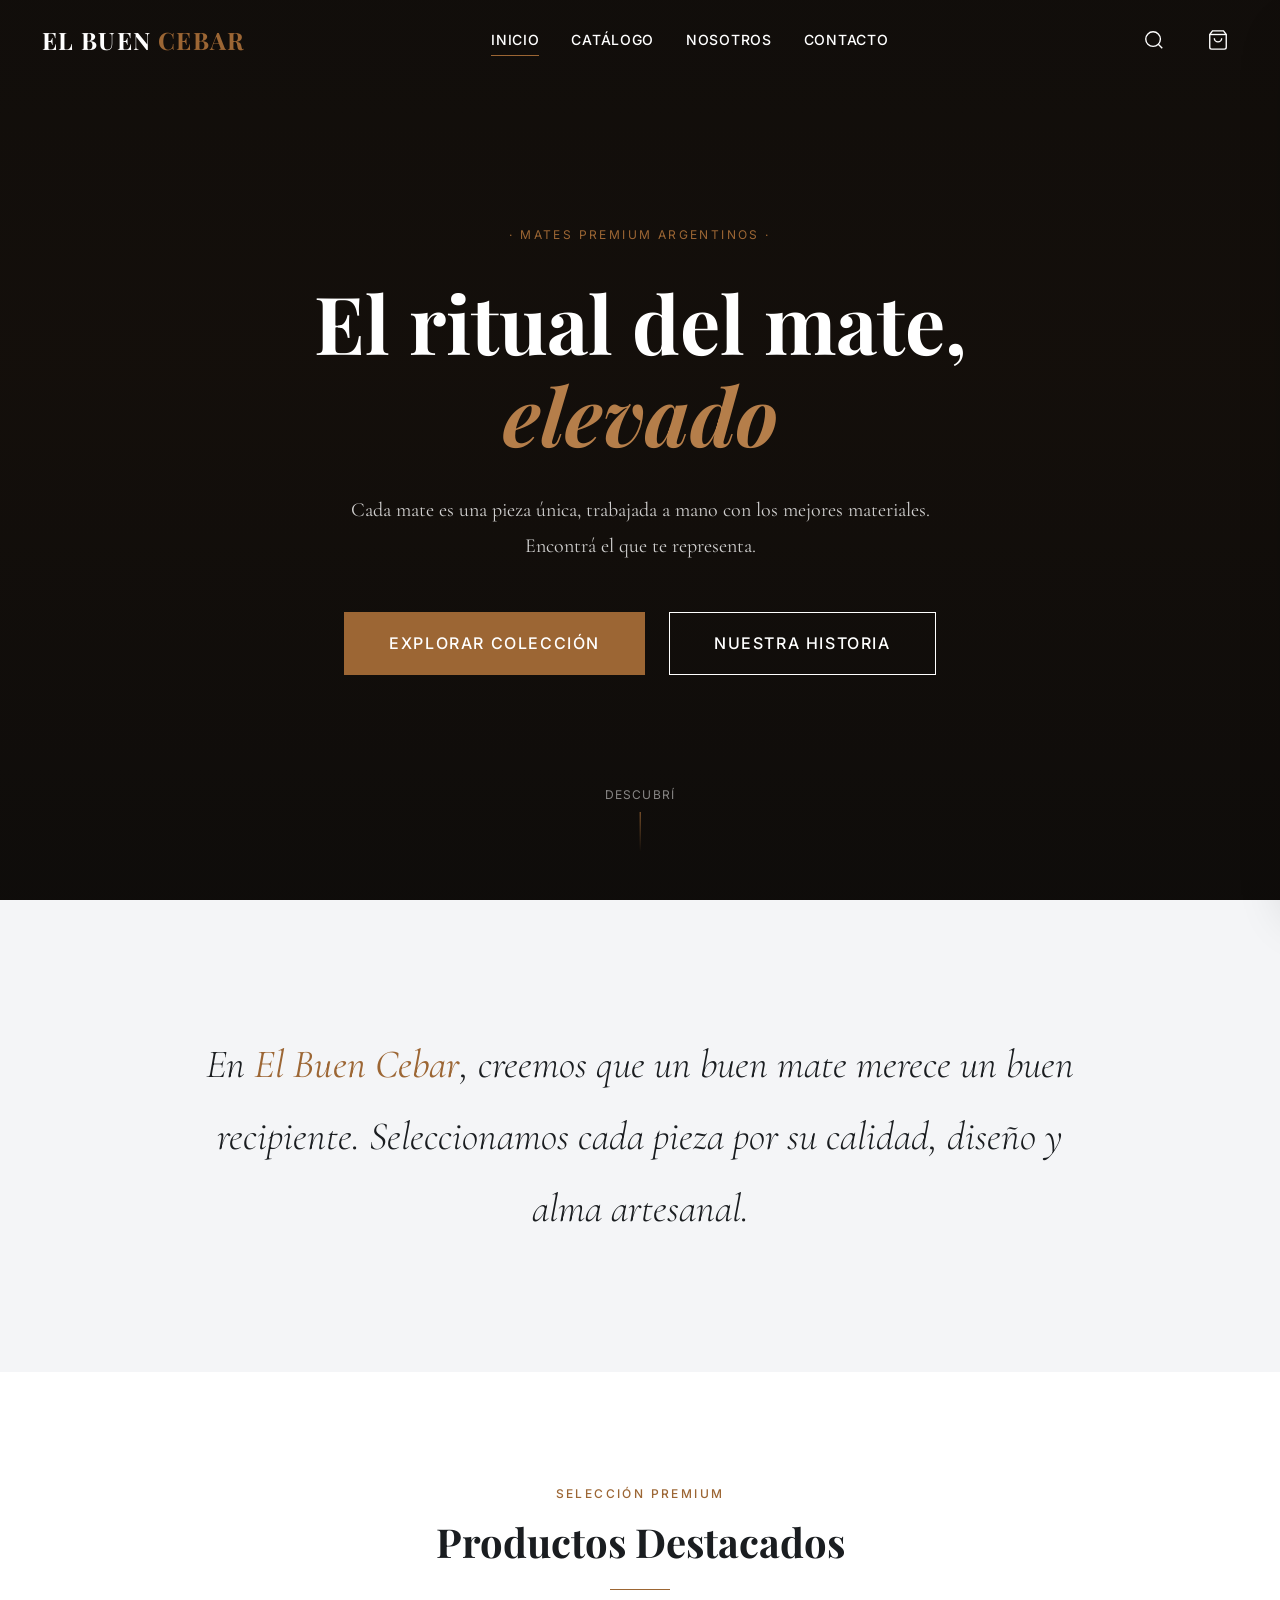
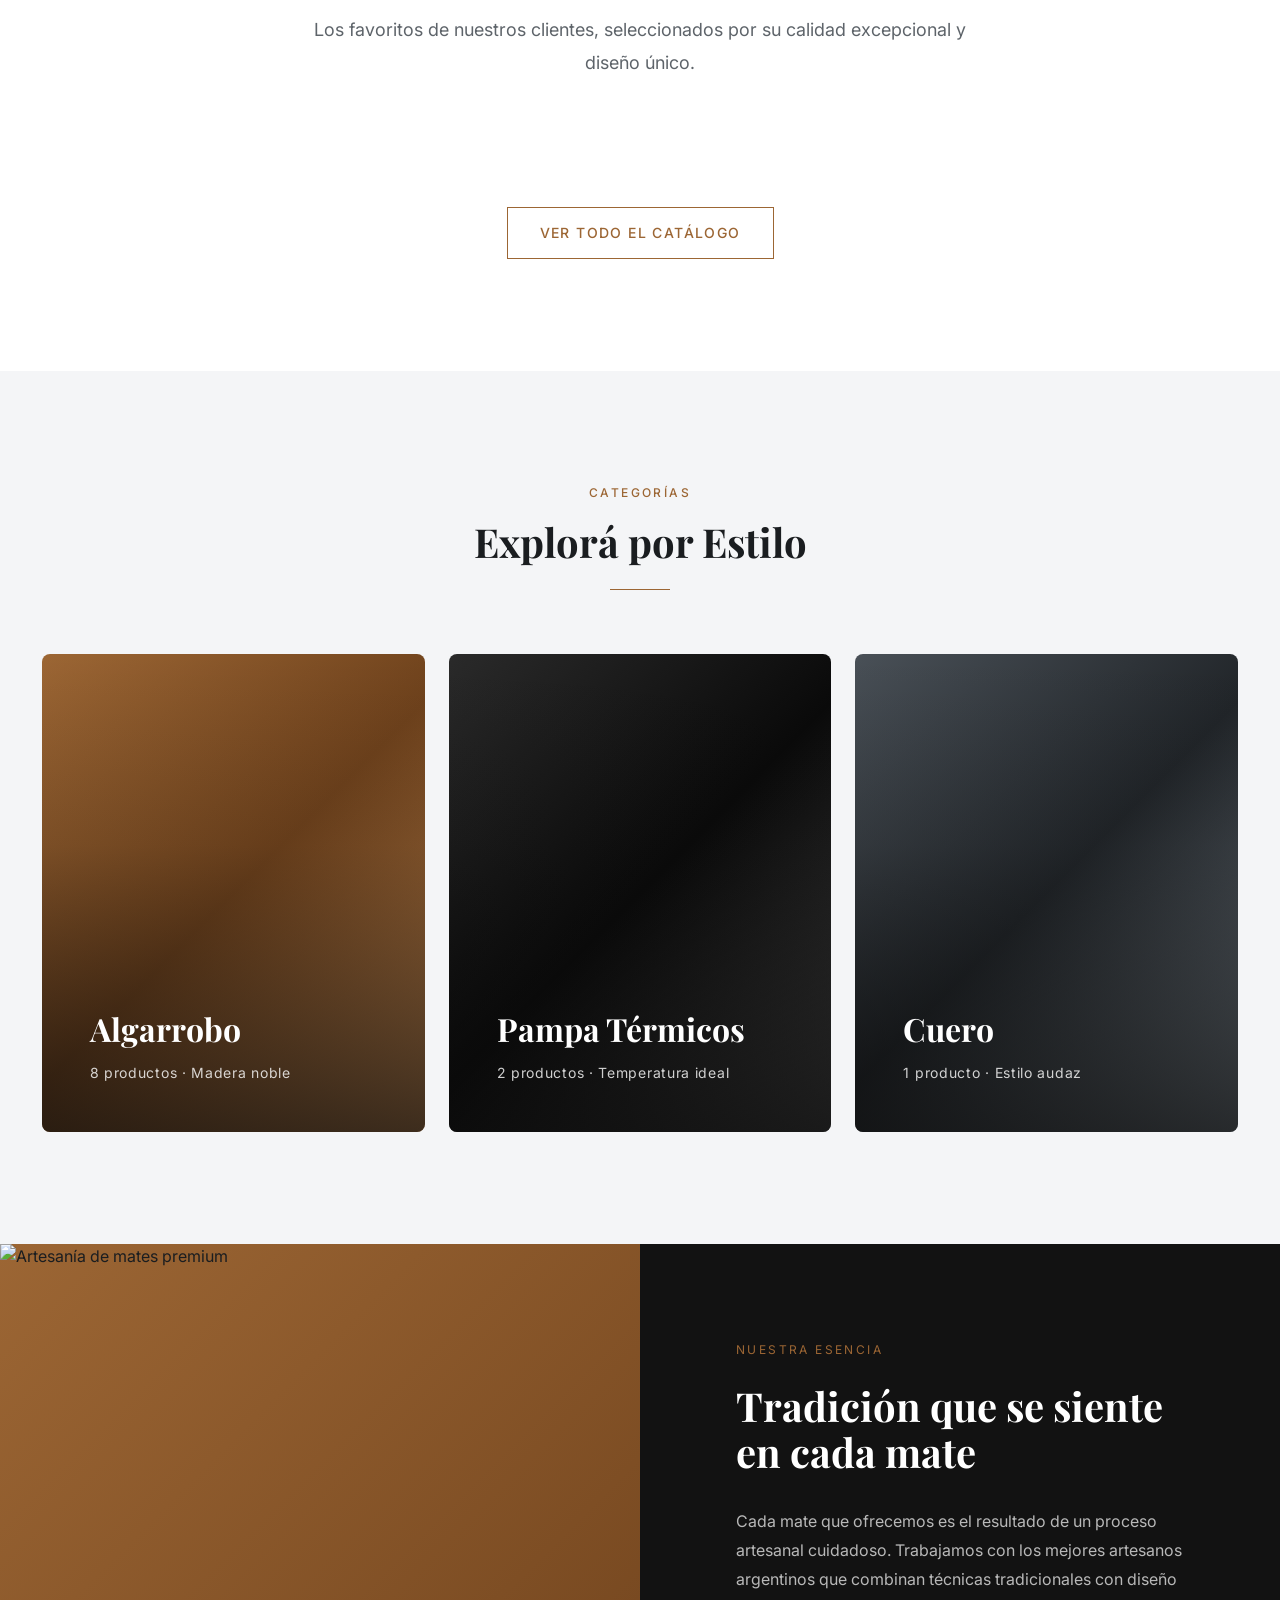
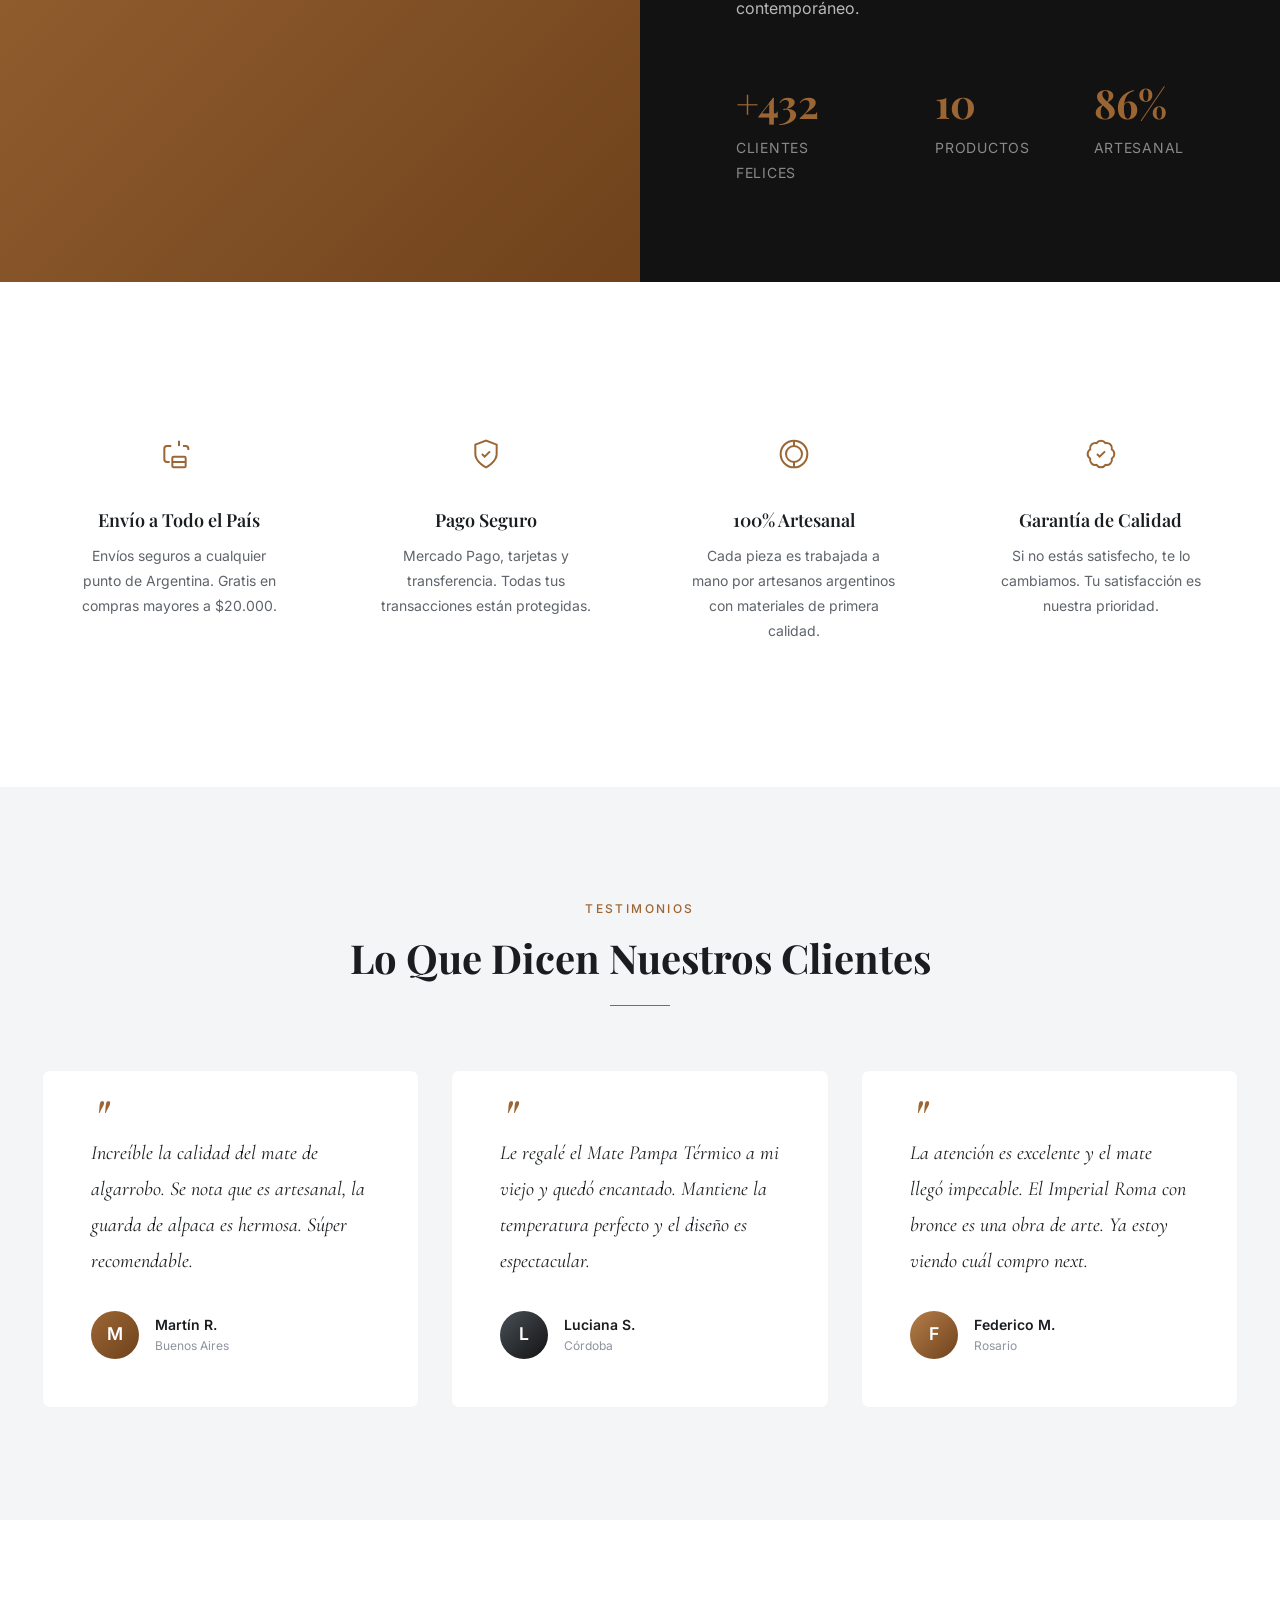
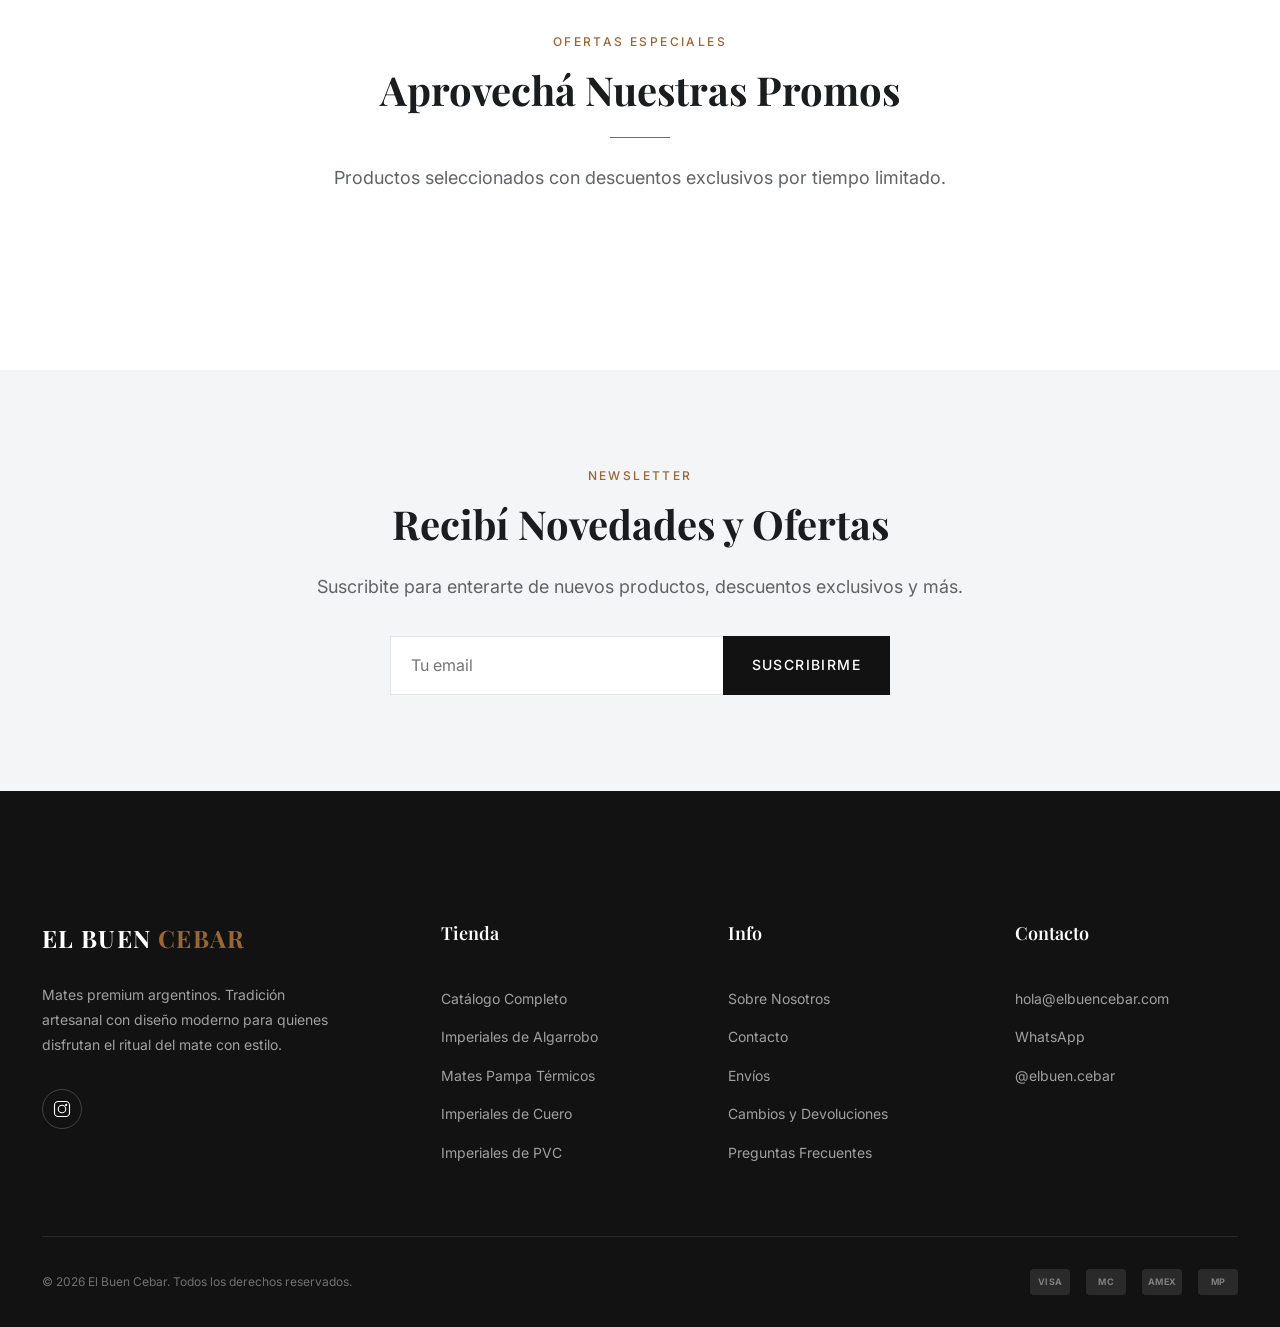
==== commit 4d7d1ef6: "Rediseño completo de colores a Negro, Blanco, Gris y Madera" ====
--- a/index.html
+++ b/index.html
@@ -1,4 +1,4 @@
-﻿<!DOCTYPE html>
+<!DOCTYPE html>
 <html lang="es-AR">
 <head>
   <meta charset="UTF-8">
@@ -129,7 +129,7 @@
       </div>
       <div class="grid grid--3 reveal-stagger">
         <a href="catalogo.html?cat=algarrobo" class="category-card" id="cat-algarrobo">
-          <div class="category-card__image" style="background: linear-gradient(135deg, #5C3D2E 0%, #3a2518 50%, #7A5640 100%);"></div>
+          <div class="category-card__image" style="background: linear-gradient(135deg, var(--color-wood) 0%, var(--color-wood-dark) 50%, var(--color-wood-light) 100%);"></div>
           <div class="category-card__overlay"></div>
           <div class="category-card__content">
             <h3 class="category-card__title">Algarrobo</h3>
@@ -145,7 +145,7 @@
           </div>
         </a>
         <a href="catalogo.html?cat=cuero" class="category-card" id="cat-cuero">
-          <div class="category-card__image" style="background: linear-gradient(135deg, #C9B99A 0%, #8B7355 50%, #DDD3BC 100%);"></div>
+          <div class="category-card__image" style="background: linear-gradient(135deg, #495057 0%, #212529 50%, #6C757D 100%);"></div>
           <div class="category-card__overlay"></div>
           <div class="category-card__content">
             <h3 class="category-card__title">Cuero</h3>
@@ -163,7 +163,7 @@
   <section class="craftsmanship" id="artesania">
     <div class="craftsmanship__image reveal-left">
       <img src="assets/images/about/craftsmanship.png" alt="Artesanía de mates premium" loading="lazy"
-           onerror="this.parentElement.style.background='linear-gradient(135deg, #5C3D2E, #3a2518)'">
+           onerror="this.parentElement.style.background='linear-gradient(135deg, var(--color-wood), var(--color-wood-dark))'">
     </div>
     <div class="craftsmanship__content reveal-right">
       <span class="craftsmanship__label">Nuestra Esencia</span>
@@ -244,7 +244,7 @@
             Increíble la calidad del mate de algarrobo. Se nota que es artesanal, la guarda de alpaca es hermosa. Súper recomendable.
           </p>
           <div class="testimonial-card__author">
-            <div class="testimonial-card__avatar" style="background: linear-gradient(135deg, #C9B99A, #B8954F); display:flex; align-items:center; justify-content:center; color:white; font-weight:600; font-size:1.1rem;">M</div>
+            <div class="testimonial-card__avatar" style="background: linear-gradient(135deg, var(--color-wood), var(--color-wood-dark)); display:flex; align-items:center; justify-content:center; color:white; font-weight:600; font-size:1.1rem;">M</div>
             <div>
               <p class="testimonial-card__name">Martín R.</p>
               <p class="testimonial-card__location">Buenos Aires</p>
@@ -256,7 +256,7 @@
             Le regalé el Mate Pampa Térmico a mi viejo y quedó encantado. Mantiene la temperatura perfecto y el diseño es espectacular.
           </p>
           <div class="testimonial-card__author">
-            <div class="testimonial-card__avatar" style="background: linear-gradient(135deg, #5C3D2E, #7A5640); display:flex; align-items:center; justify-content:center; color:white; font-weight:600; font-size:1.1rem;">L</div>
+            <div class="testimonial-card__avatar" style="background: linear-gradient(135deg, #495057, #121212); display:flex; align-items:center; justify-content:center; color:white; font-weight:600; font-size:1.1rem;">L</div>
             <div>
               <p class="testimonial-card__name">Luciana S.</p>
               <p class="testimonial-card__location">Córdoba</p>
@@ -268,7 +268,7 @@
             La atención es excelente y el mate llegó impecable. El Imperial Roma con bronce es una obra de arte. Ya estoy viendo cuál compro next.
           </p>
           <div class="testimonial-card__author">
-            <div class="testimonial-card__avatar" style="background: linear-gradient(135deg, #B8954F, #96783F); display:flex; align-items:center; justify-content:center; color:white; font-weight:600; font-size:1.1rem;">F</div>
+            <div class="testimonial-card__avatar" style="background: linear-gradient(135deg, var(--color-wood-light), var(--color-wood-dark)); display:flex; align-items:center; justify-content:center; color:white; font-weight:600; font-size:1.1rem;">F</div>
             <div>
               <p class="testimonial-card__name">Federico M.</p>
               <p class="testimonial-card__location">Rosario</p>
--- a/css/variables.css
+++ b/css/variables.css
@@ -5,28 +5,29 @@
 
 :root {
   /* ── Colors ── */
-  --color-primary:        #0A0A0A;
-  --color-primary-rgb:    10, 10, 10;
-  --color-bg:             #FAFAF5;
-  --color-bg-rgb:         250, 250, 245;
+  --color-primary:        #121212;
+  --color-primary-rgb:    18, 18, 18;
+  --color-bg:             #FFFFFF;
+  --color-bg-rgb:         255, 255, 255;
   --color-white:          #FFFFFF;
-  --color-beige:          #C9B99A;
-  --color-beige-light:    #DDD3BC;
-  --color-gold:           #B8954F;
-  --color-gold-light:     #D4B068;
-  --color-gold-dark:      #96783F;
-  --color-wood:           #5C3D2E;
-  --color-wood-light:     #7A5640;
-  --color-text:           #1A1A1A;
-  --color-text-secondary: #6B6B6B;
-  --color-text-muted:     #999999;
-  --color-surface:        #F5F0E8;
-  --color-surface-dark:   #EDE6D8;
-  --color-border:         #E5E0D5;
-  --color-border-light:   #F0EDE6;
+  --color-beige:          #8E9094;
+  --color-beige-light:    #D1D3D6;
+  --color-gold:           #9C6634;
+  --color-gold-light:     #B57E4A;
+  --color-gold-dark:      #6F421C;
+  --color-wood:           #9C6634;
+  --color-wood-light:     #B57E4A;
+  --color-wood-dark:      #6F421C;
+  --color-text:           #1A1D20;
+  --color-text-secondary: #5E646A;
+  --color-text-muted:     #8E949D;
+  --color-surface:        #F4F5F7;
+  --color-surface-dark:   #E9ECEF;
+  --color-border:         #E2E5E9;
+  --color-border-light:   #F1F3F5;
   --color-success:        #2D6A4F;
   --color-error:          #9B2226;
-  --color-overlay:        rgba(10, 10, 10, 0.6);
+  --color-overlay:        rgba(18, 18, 18, 0.6);
 
   /* ── Typography ── */
   --font-display:  'Playfair Display', 'Georgia', serif;
@@ -132,7 +133,7 @@
 
 /* ── Dark surface overrides (for dark sections) ── */
 .theme-dark {
-  --color-text:           #FAFAF5;
+  --color-text:           #FFFFFF;
   --color-text-secondary: #B0B0B0;
   --color-border:         rgba(255, 255, 255, 0.1);
 }
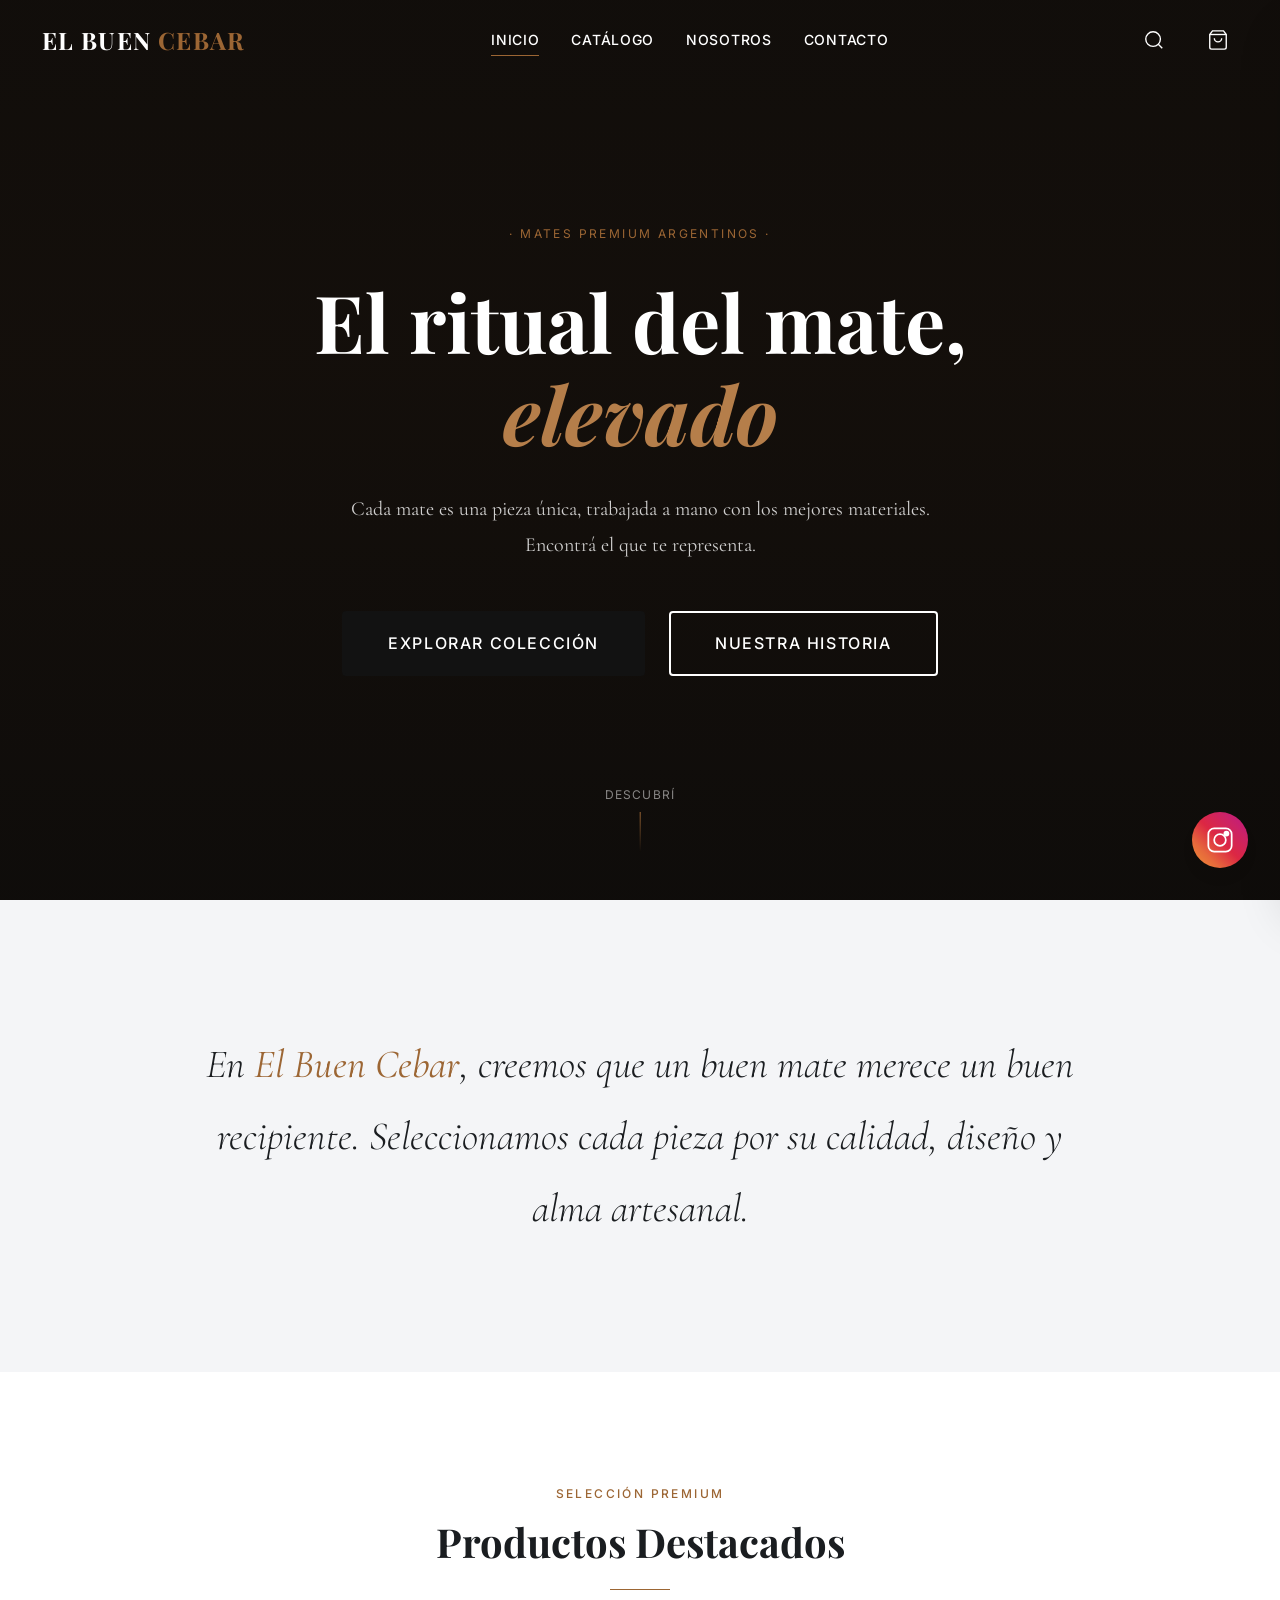
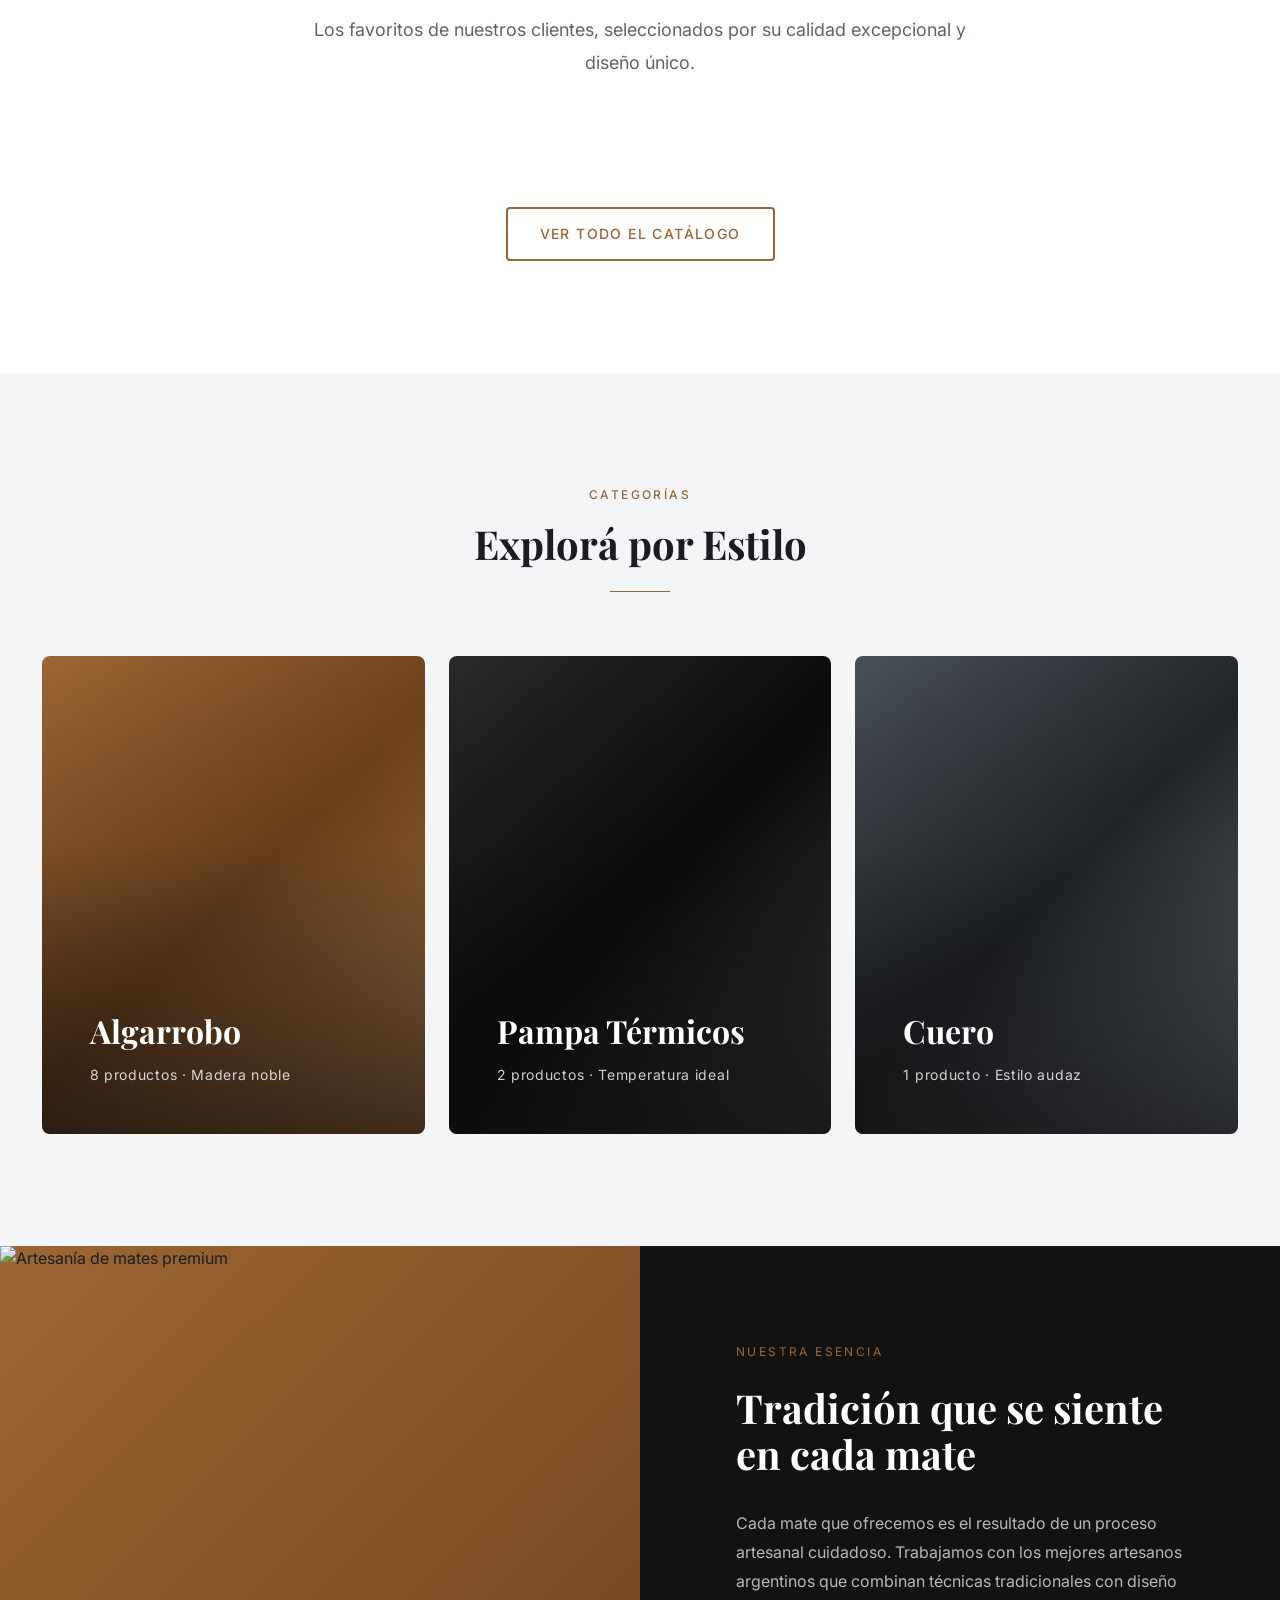
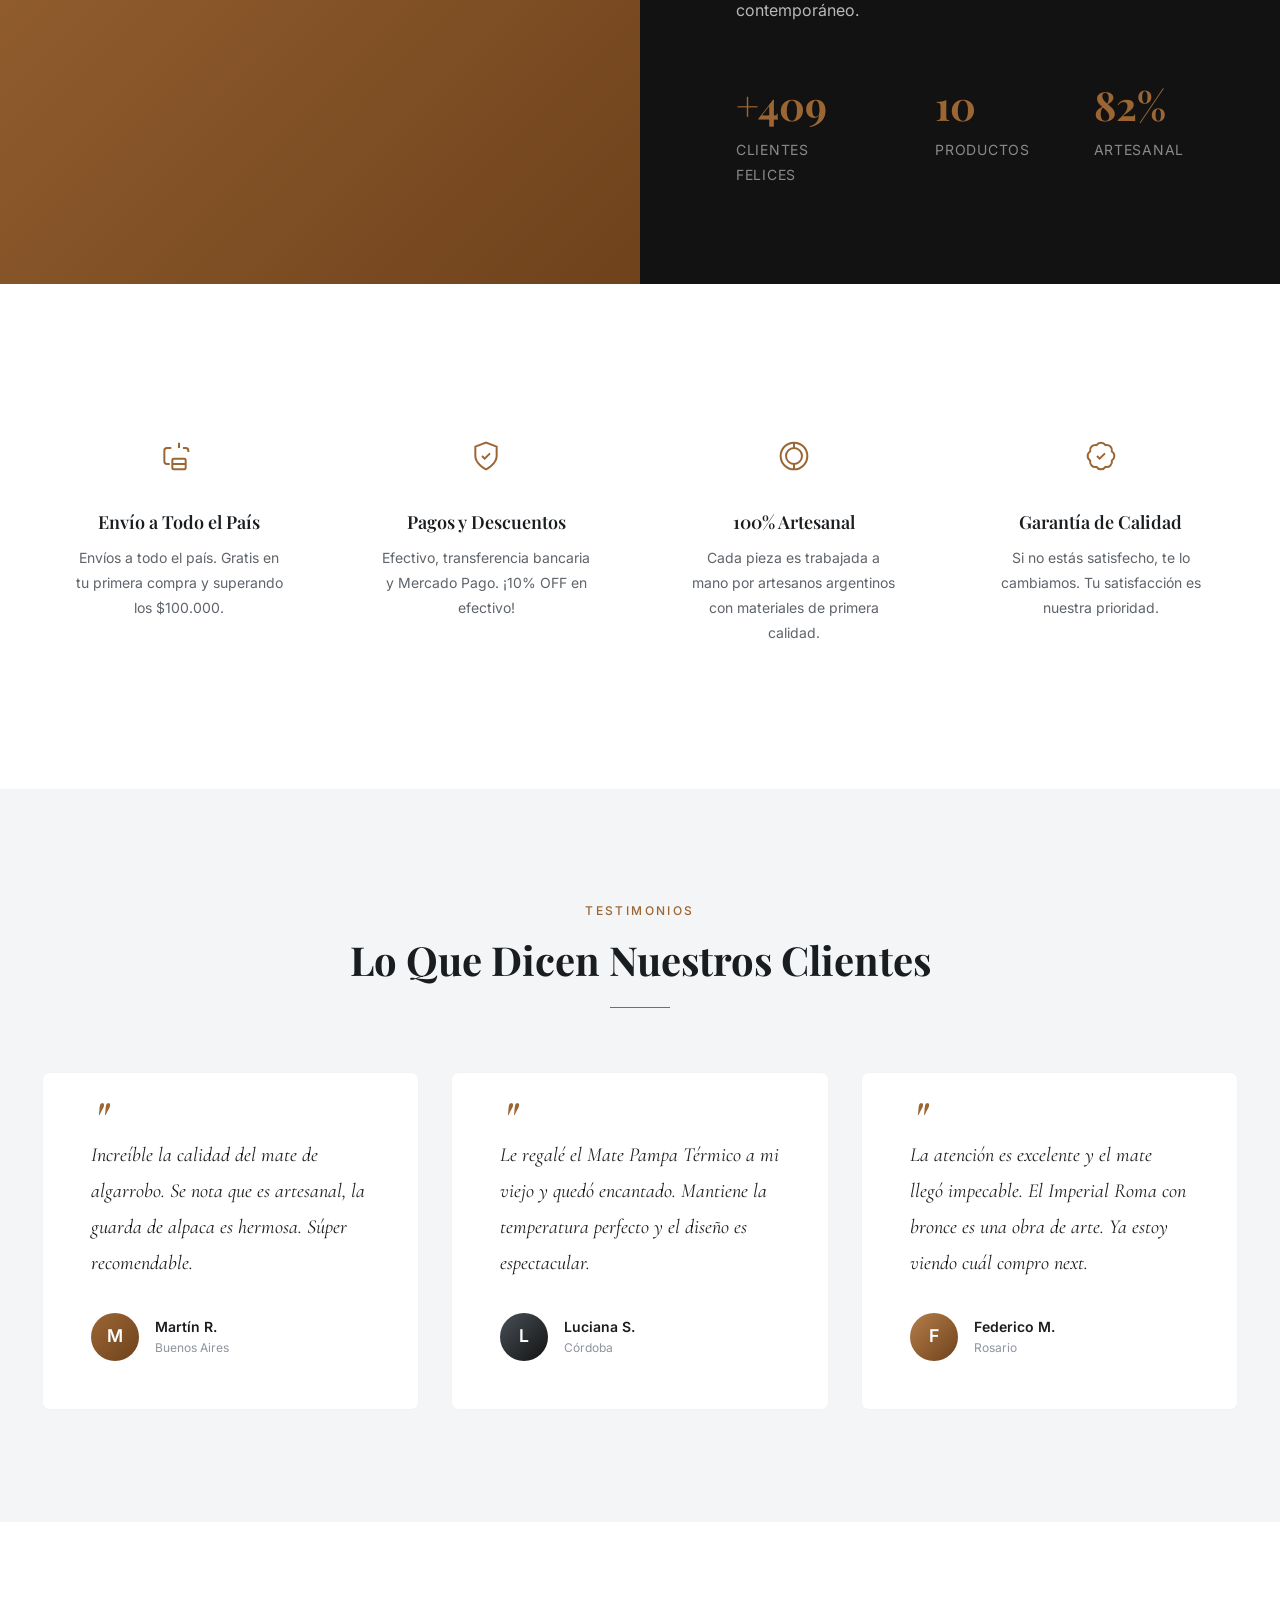
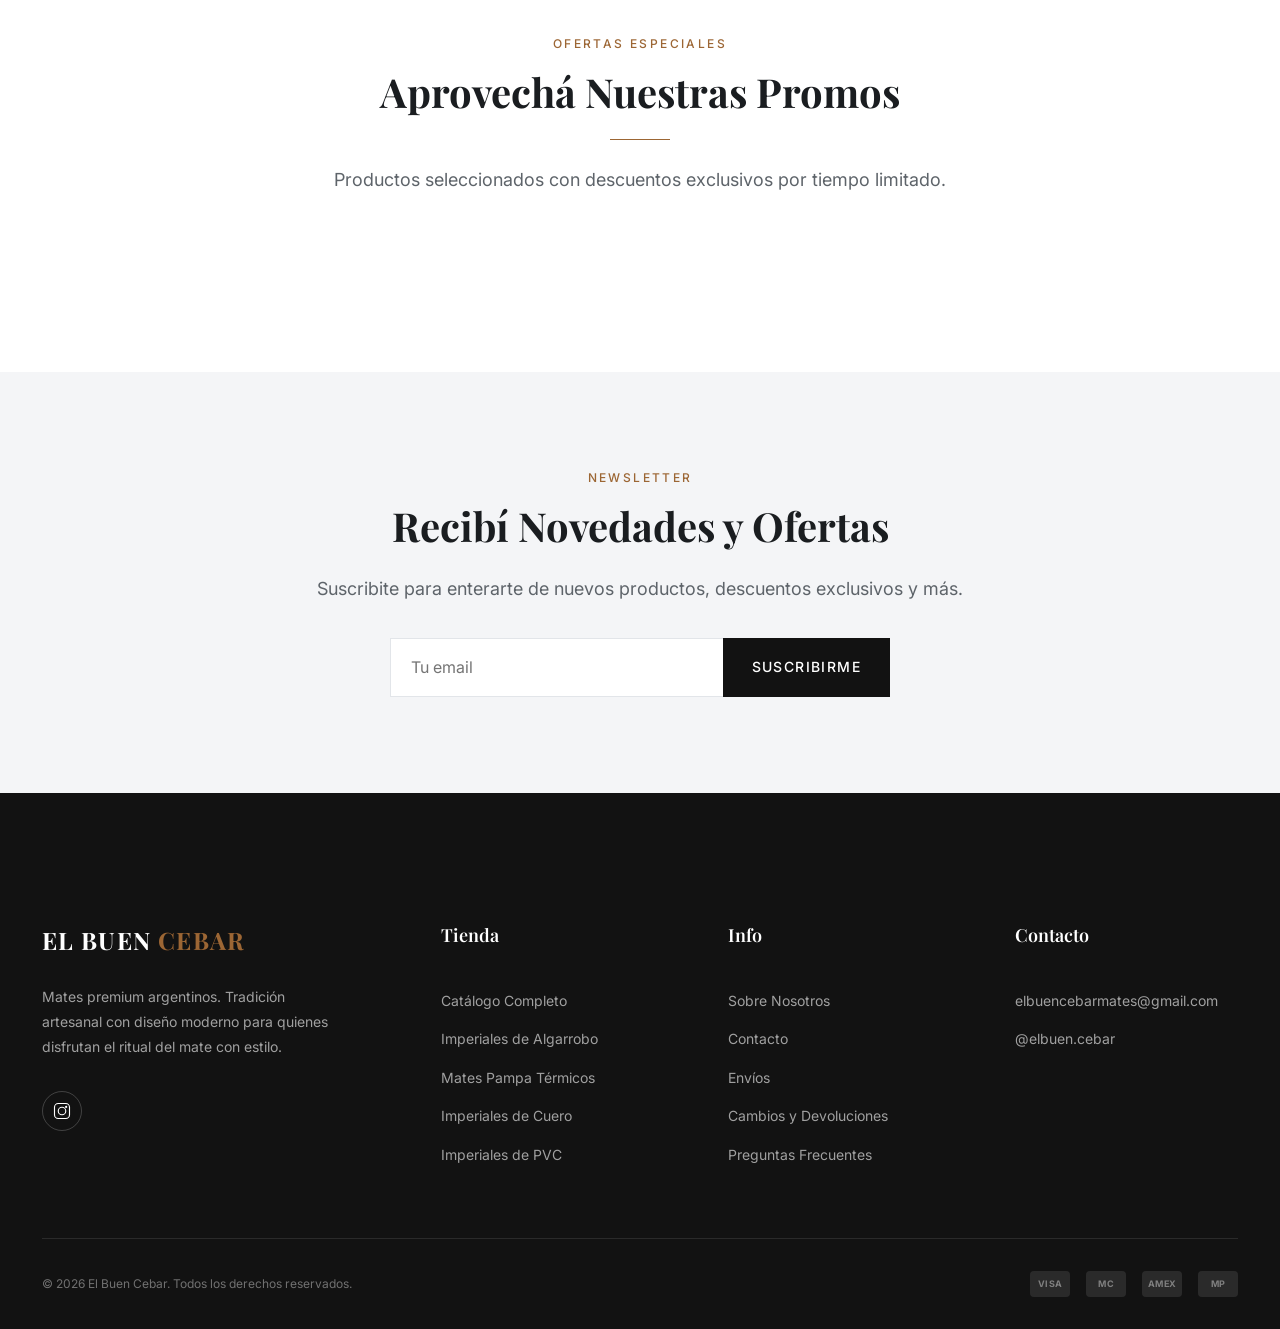
==== commit 4ac5809f: "Rediseno rustico minimalista, filtros por material/modelo y actualizacion de limites de envio" ====
--- a/index.html
+++ b/index.html
@@ -36,7 +36,29 @@
       <a href="index.html" class="nav__logo">El Buen <span>Cebar</span></a>
       <ul class="nav__links">
         <li><a href="index.html" class="nav__link active">Inicio</a></li>
-        <li><a href="catalogo.html" class="nav__link">Catálogo</a></li>
+        <li class="nav__link-wrapper">
+          <a href="catalogo.html" class="nav__link">Catálogo</a>
+          <div class="nav__dropdown">
+            <div class="nav__dropdown-col">
+              <h4 class="nav__dropdown-title">Por Material</h4>
+              <ul class="nav__dropdown-list">
+                <li><a href="catalogo.html?material=calabaza" class="nav__dropdown-link">Calabaza</a></li>
+                <li><a href="catalogo.html?material=acero" class="nav__dropdown-link">Acero Inoxidable</a></li>
+                <li><a href="catalogo.html?material=madera" class="nav__dropdown-link">Madera noble</a></li>
+                <li><a href="catalogo.html?material=cuero" class="nav__dropdown-link">Cuero legítimo</a></li>
+              </ul>
+            </div>
+            <div class="nav__dropdown-col">
+              <h4 class="nav__dropdown-title">Por Modelo</h4>
+              <ul class="nav__dropdown-list">
+                <li><a href="catalogo.html?tipo=imperial" class="nav__dropdown-link">Imperial</a></li>
+                <li><a href="catalogo.html?tipo=torpedo" class="nav__dropdown-link">Torpedo</a></li>
+                <li><a href="catalogo.html?tipo=camionero" class="nav__dropdown-link">Camionero</a></li>
+                <li><a href="catalogo.html" class="nav__dropdown-link">Ver todo</a></li>
+              </ul>
+            </div>
+          </div>
+        </li>
         <li><a href="nosotros.html" class="nav__link">Nosotros</a></li>
         <li><a href="contacto.html" class="nav__link">Contacto</a></li>
       </ul>
@@ -200,14 +222,14 @@
             <svg viewBox="0 0 24 24"><path d="M5 18H3a2 2 0 0 1-2-2V8a2 2 0 0 1 2-2h3.19M15 6h2a2 2 0 0 1 2 2v1M9 18h6"/><path d="M12 2v4"/><rect x="7" y="14" width="10" height="8" rx="1"/><path d="M7 18h10"/></svg>
           </div>
           <h3 class="benefit__title">Envío a Todo el País</h3>
-          <p class="benefit__text">Envíos seguros a cualquier punto de Argentina. Gratis en compras mayores a $20.000.</p>
+          <p class="benefit__text">Envíos a todo el país. Gratis en tu primera compra y superando los $100.000.</p>
         </div>
         <div class="benefit">
           <div class="benefit__icon">
             <svg viewBox="0 0 24 24"><path d="M12 22s8-4 8-10V5l-8-3-8 3v7c0 6 8 10 8 10Z"/><path d="m9 12 2 2 4-4"/></svg>
           </div>
-          <h3 class="benefit__title">Pago Seguro</h3>
-          <p class="benefit__text">Mercado Pago, tarjetas y transferencia. Todas tus transacciones están protegidas.</p>
+          <h3 class="benefit__title">Pagos y Descuentos</h3>
+          <p class="benefit__text">Efectivo, transferencia bancaria y Mercado Pago. ¡10% OFF en efectivo!</p>
         </div>
         <div class="benefit">
           <div class="benefit__icon">
@@ -349,8 +371,7 @@
         </div>
         <div class="footer__col">
           <h4 class="footer__col-title">Contacto</h4>
-          <a href="mailto:hola@elbuencebar.com" class="footer__link">hola@elbuencebar.com</a>
-          <a href="https://wa.me/5491100000000" class="footer__link">WhatsApp</a>
+          <a href="mailto:elbuencebarmates@gmail.com" class="footer__link">elbuencebarmates@gmail.com</a>
           <a href="https://instagram.com/elbuen.cebar" class="footer__link" target="_blank" rel="noopener">@elbuen.cebar</a>
         </div>
       </div>
@@ -399,10 +420,10 @@
 
 
   <!-- ═══════════════════════════════════════════
-       WHATSAPP FLOAT
-       ═══════════════════════════════════════════ -->
-  <a href="https://wa.me/5491100000000?text=Hola!%20Me%20interesa%20un%20mate%20premium" target="_blank" rel="noopener" class="whatsapp-float" aria-label="Contactar por WhatsApp">
-    <svg viewBox="0 0 24 24"><path d="M17.472 14.382c-.297-.149-1.758-.867-2.03-.967-.273-.099-.471-.148-.67.15-.197.297-.767.966-.94 1.164-.173.199-.347.223-.644.075-.297-.15-1.255-.463-2.39-1.475-.883-.788-1.48-1.761-1.653-2.059-.173-.297-.018-.458.13-.606.134-.133.298-.347.446-.52.149-.174.198-.298.298-.497.099-.198.05-.371-.025-.52-.075-.149-.669-1.612-.916-2.207-.242-.579-.487-.5-.669-.51-.173-.008-.371-.01-.57-.01-.198 0-.52.074-.792.372-.272.297-1.04 1.016-1.04 2.479 0 1.462 1.065 2.875 1.213 3.074.149.198 2.096 3.2 5.077 4.487.709.306 1.262.489 1.694.625.712.227 1.36.195 1.871.118.571-.085 1.758-.719 2.006-1.413.248-.694.248-1.289.173-1.413-.074-.124-.272-.198-.57-.347m-5.421 7.403h-.004a9.87 9.87 0 01-5.031-1.378l-.361-.214-3.741.982.998-3.648-.235-.374a9.86 9.86 0 01-1.51-5.26c.001-5.45 4.436-9.884 9.888-9.884 2.64 0 5.122 1.03 6.988 2.898a9.825 9.825 0 012.893 6.994c-.003 5.45-4.437 9.884-9.885 9.884m8.413-18.297A11.815 11.815 0 0012.05 0C5.495 0 .16 5.335.157 11.892c0 2.096.547 4.142 1.588 5.945L.057 24l6.305-1.654a11.882 11.882 0 005.683 1.448h.005c6.554 0 11.89-5.335 11.893-11.893a11.821 11.821 0 00-3.48-8.413z"/></svg>
+       INSTAGRAM FLOAT
+       ═══════════════════════════════════════════ -->
+  <a href="https://instagram.com/elbuen.cebar" target="_blank" rel="noopener" class="instagram-float visible" aria-label="Seguinos en Instagram">
+    <svg viewBox="0 0 24 24"><rect x="2" y="2" width="20" height="20" rx="5" fill="none" stroke="currentColor" stroke-width="1.5"/><circle cx="12" cy="12" r="5" fill="none" stroke="currentColor" stroke-width="1.5"/><circle cx="17.5" cy="6.5" r="1.5" fill="currentColor"/></svg>
   </a>
 
 
--- a/css/components.css
+++ b/css/components.css
@@ -1369,3 +1369,166 @@
   color: var(--color-text-secondary);
   margin-bottom: var(--space-xl);
 }
+
+
+/* ── DROPDOWN FILTERS (TODO MATES STYLE) ── */
+.nav__link-wrapper {
+  position: relative;
+}
+
+.nav__dropdown {
+  position: absolute;
+  top: 100%;
+  left: 50%;
+  transform: translateX(-50%) translateY(15px);
+  width: 440px;
+  background-color: var(--color-white);
+  border: 2px solid var(--color-primary); /* Marked borders */
+  padding: var(--space-lg) var(--space-xl);
+  display: grid;
+  grid-template-columns: 1fr 1fr;
+  gap: var(--space-xl);
+  opacity: 0;
+  visibility: hidden;
+  transition: opacity var(--duration-base) var(--ease-out),
+              transform var(--duration-base) var(--ease-out),
+              visibility var(--duration-base) var(--ease-out);
+  z-index: var(--z-dropdown);
+  text-align: left;
+}
+
+.nav__dropdown::before {
+  content: '';
+  position: absolute;
+  top: -8px;
+  left: 50%;
+  transform: translateX(-50%) rotate(45deg);
+  width: 12px;
+  height: 12px;
+  background-color: var(--color-white);
+  border-top: 2px solid var(--color-primary);
+  border-left: 2px solid var(--color-primary);
+}
+
+.nav__link-wrapper:hover .nav__dropdown,
+.nav__link-wrapper:focus-within .nav__dropdown {
+  opacity: 1;
+  visibility: visible;
+  transform: translateX(-50%) translateY(0);
+}
+
+.nav__dropdown-title {
+  font-family: var(--font-display);
+  font-size: var(--text-xs);
+  font-weight: var(--weight-bold);
+  color: var(--color-gold); /* Wood Color */
+  text-transform: uppercase;
+  letter-spacing: var(--tracking-wider);
+  margin-bottom: var(--space-sm);
+  border-bottom: 2px solid var(--color-gold);
+  padding-bottom: var(--space-2xs);
+}
+
+.nav__dropdown-list {
+  display: flex;
+  flex-direction: column;
+  gap: var(--space-2xs);
+  list-style: none;
+  padding: 0;
+  margin: 0;
+}
+
+.nav__dropdown-link {
+  font-size: var(--text-sm);
+  color: var(--color-text-secondary);
+  text-transform: none;
+  font-weight: var(--weight-regular);
+  letter-spacing: normal;
+  display: block;
+  padding-block: var(--space-2xs);
+  transition: color var(--duration-fast), padding-left var(--duration-fast);
+}
+
+.nav__dropdown-link:hover {
+  color: var(--color-primary);
+  padding-left: var(--space-2xs);
+}
+
+
+/* ── RUSTIC MINIMALISM & MARKED BORDERS OVERRIDES ── */
+.product-card {
+  border: 1px solid var(--color-border) !important;
+  box-shadow: none !important;
+  border-radius: var(--radius-sm) !important;
+  transition: border-color var(--duration-base) var(--ease-out), box-shadow var(--duration-base) var(--ease-out) !important;
+}
+
+.product-card:hover {
+  border-color: var(--color-primary) !important;
+  box-shadow: var(--shadow-sm) !important;
+}
+
+.btn {
+  border-radius: var(--radius-sm) !important;
+  border: 2px solid currentColor !important;
+}
+
+.btn--primary {
+  background-color: var(--color-primary) !important;
+  color: var(--color-white) !important;
+  border-color: var(--color-primary) !important;
+}
+
+.btn--primary:hover {
+  background-color: var(--color-white) !important;
+  color: var(--color-primary) !important;
+}
+
+.btn--outline-gold {
+  border-color: var(--color-gold) !important;
+  color: var(--color-gold) !important;
+}
+
+.btn--outline-gold:hover {
+  background-color: var(--color-gold) !important;
+  color: var(--color-white) !important;
+}
+
+
+/* ── INSTAGRAM FLOATING BUTTON (REPLACES WHATSAPP) ── */
+.instagram-float {
+  position: fixed;
+  bottom: var(--space-xl);
+  right: var(--space-xl);
+  z-index: var(--z-sticky);
+  width: 56px;
+  height: 56px;
+  border-radius: 50%;
+  background: linear-gradient(45deg, #F09433 0%, #E6683C 25%, #DC2743 50%, #CC2366 75%, #BC1888 100%);
+  color: var(--color-white);
+  display: flex;
+  align-items: center;
+  justify-content: center;
+  box-shadow: var(--shadow-lg);
+  transition: transform var(--duration-base) var(--ease-spring), opacity var(--duration-base);
+  opacity: 0;
+  visibility: hidden;
+}
+
+.instagram-float.visible {
+  opacity: 1;
+  visibility: visible;
+}
+
+.instagram-float:hover {
+  transform: scale(1.1);
+}
+
+.instagram-float svg {
+  width: 28px;
+  height: 28px;
+  stroke: currentColor;
+  fill: none;
+  stroke-width: 2;
+}
+
